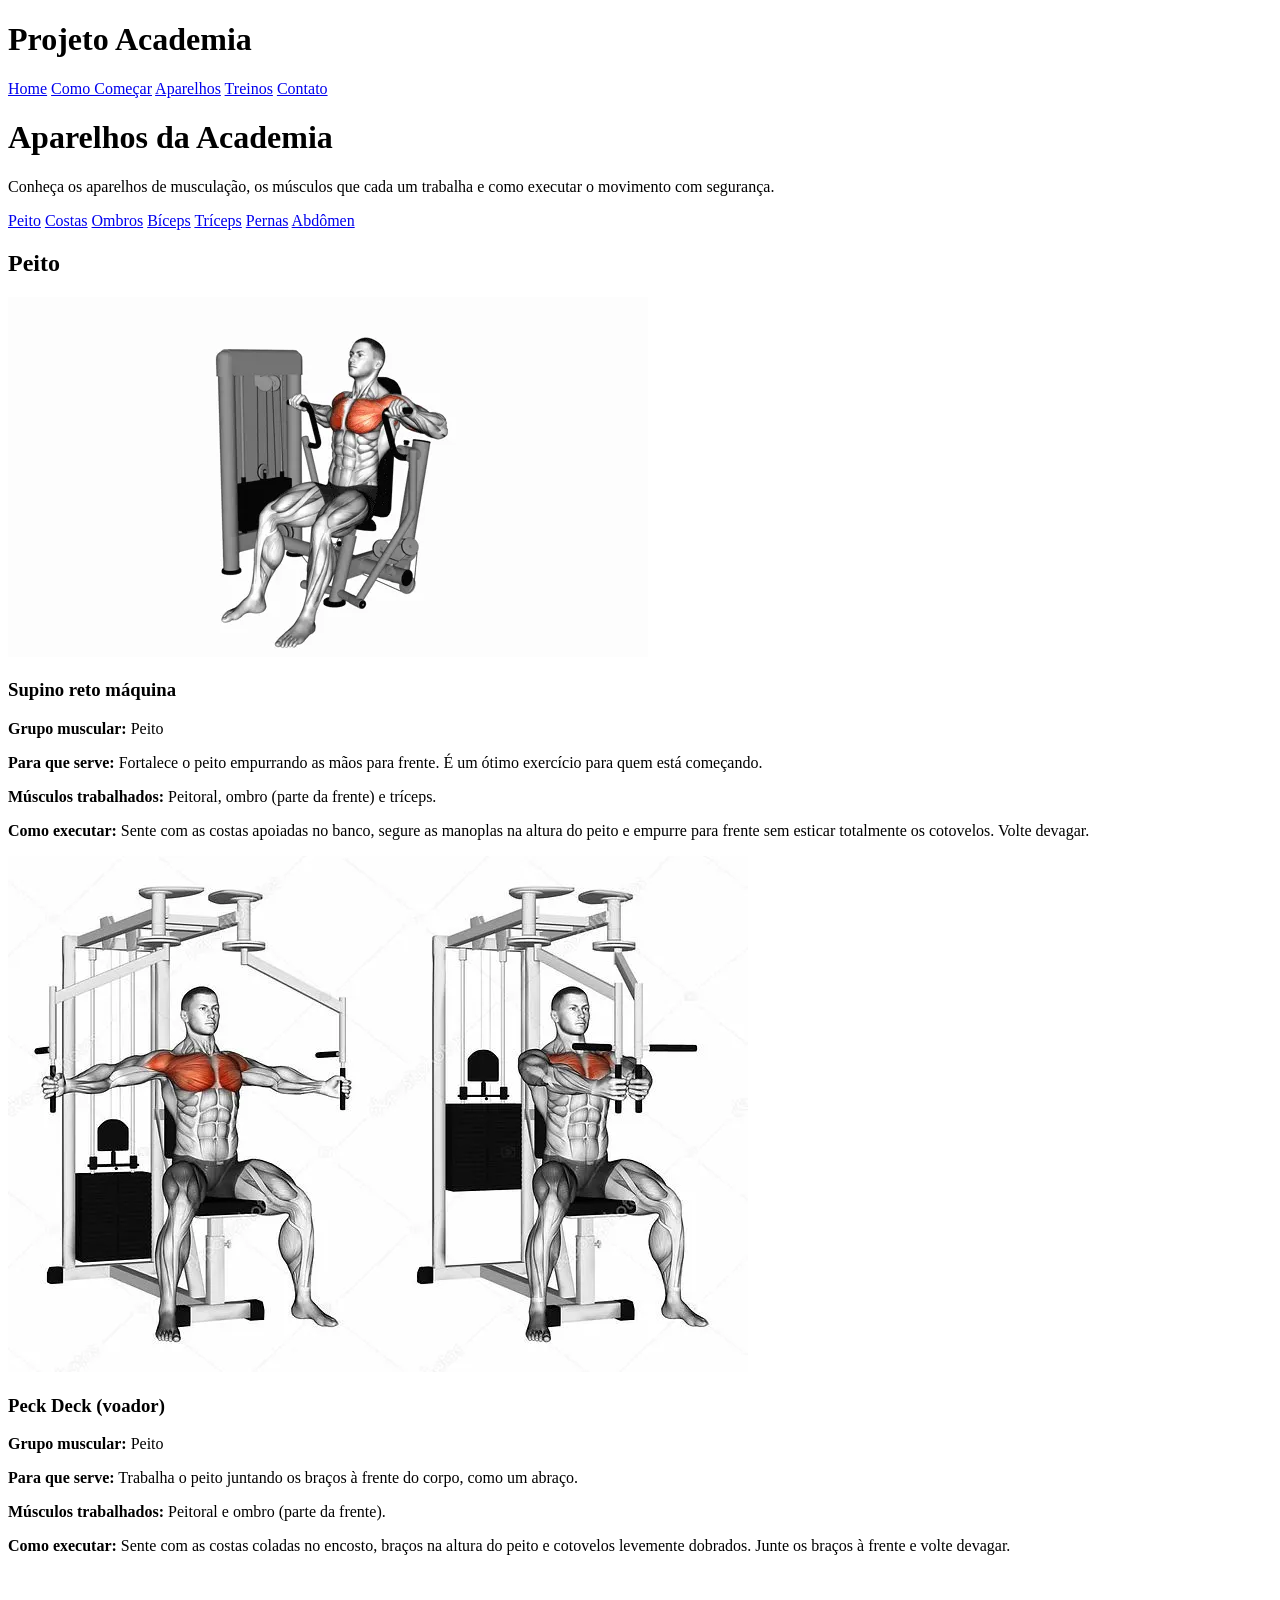
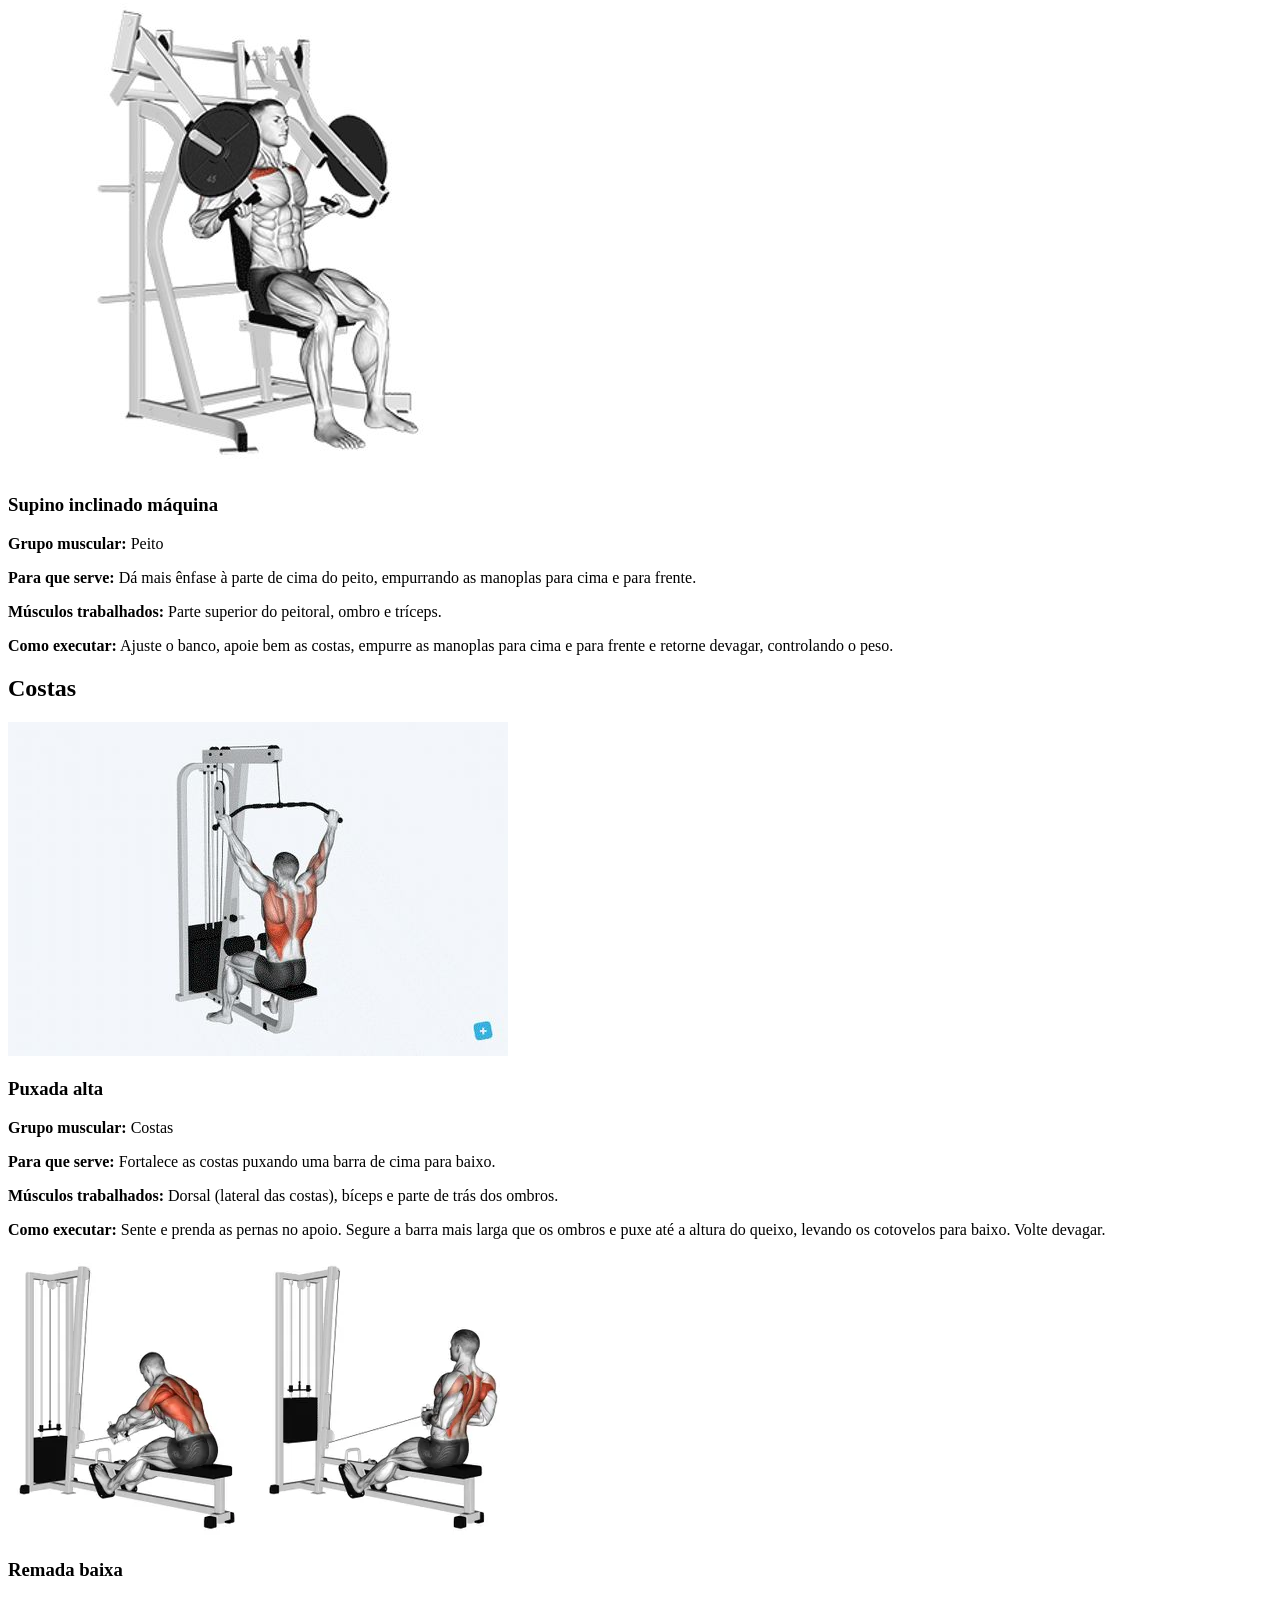
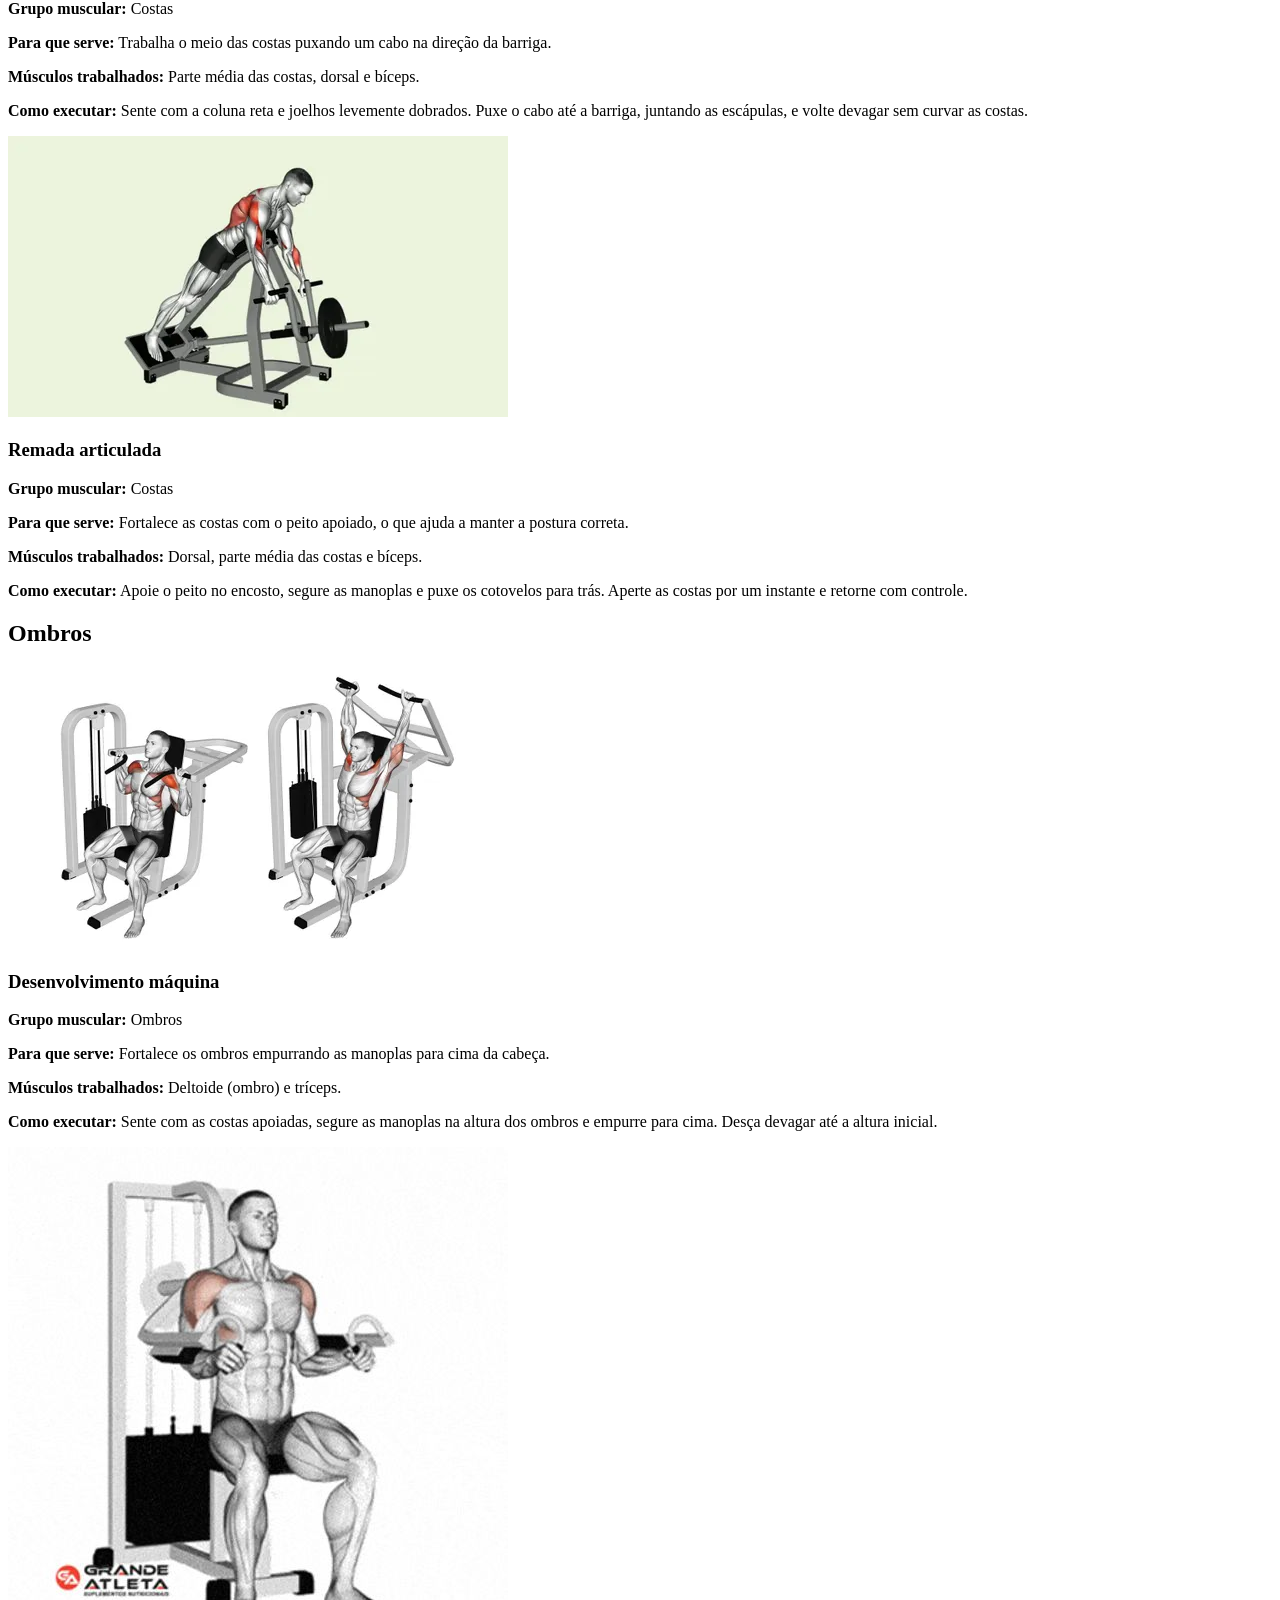
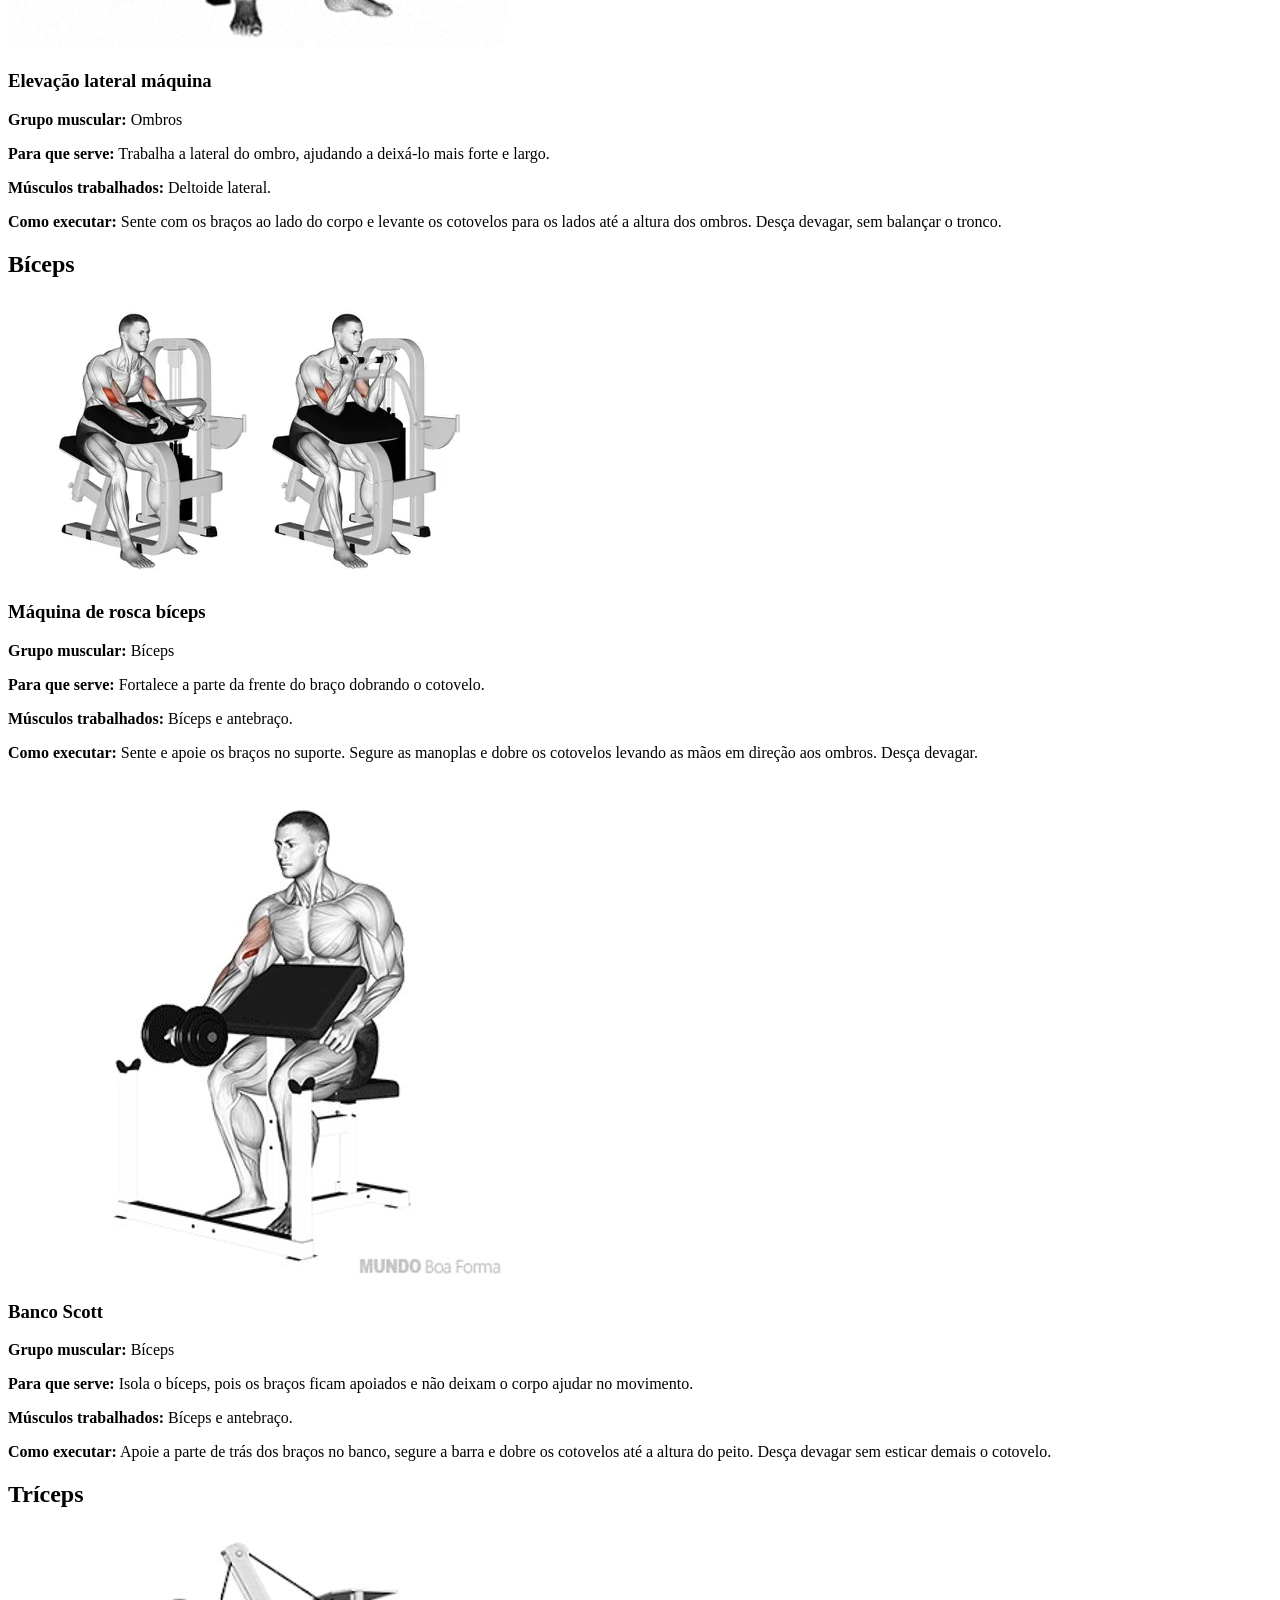
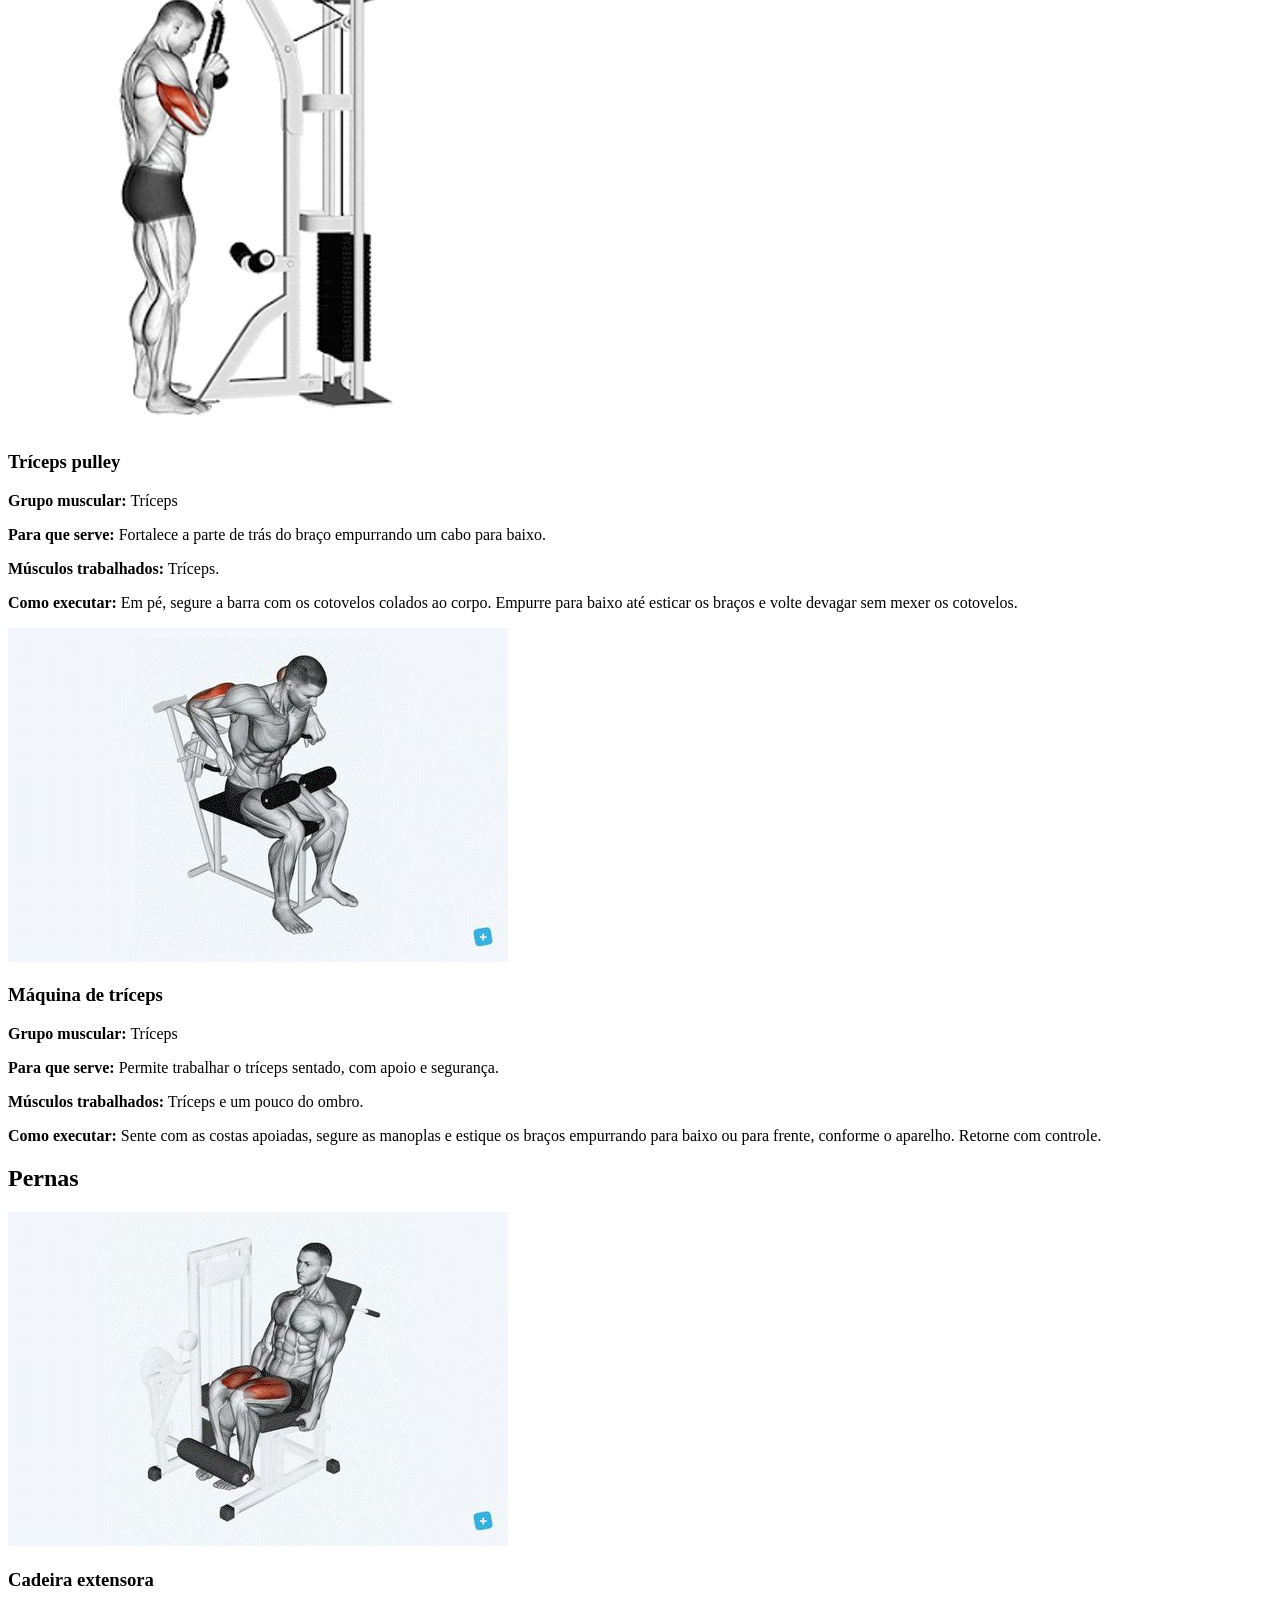
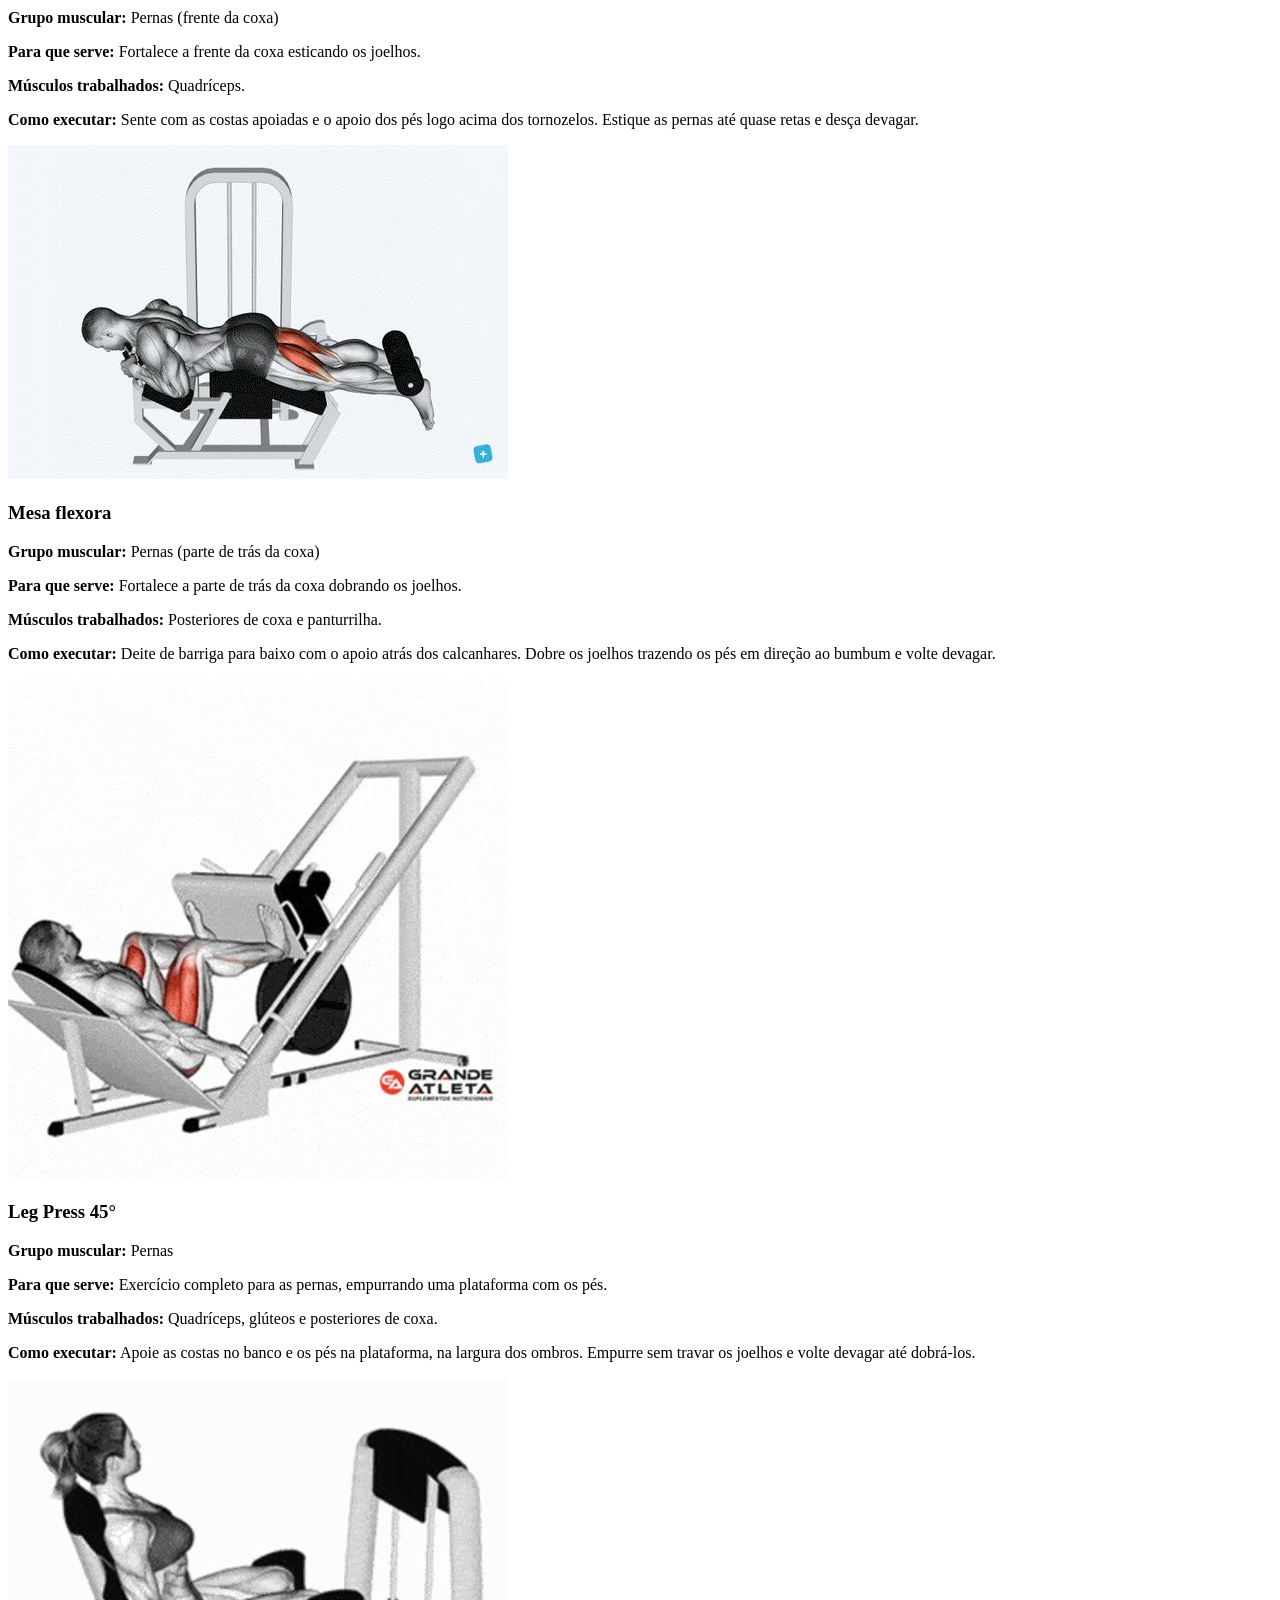
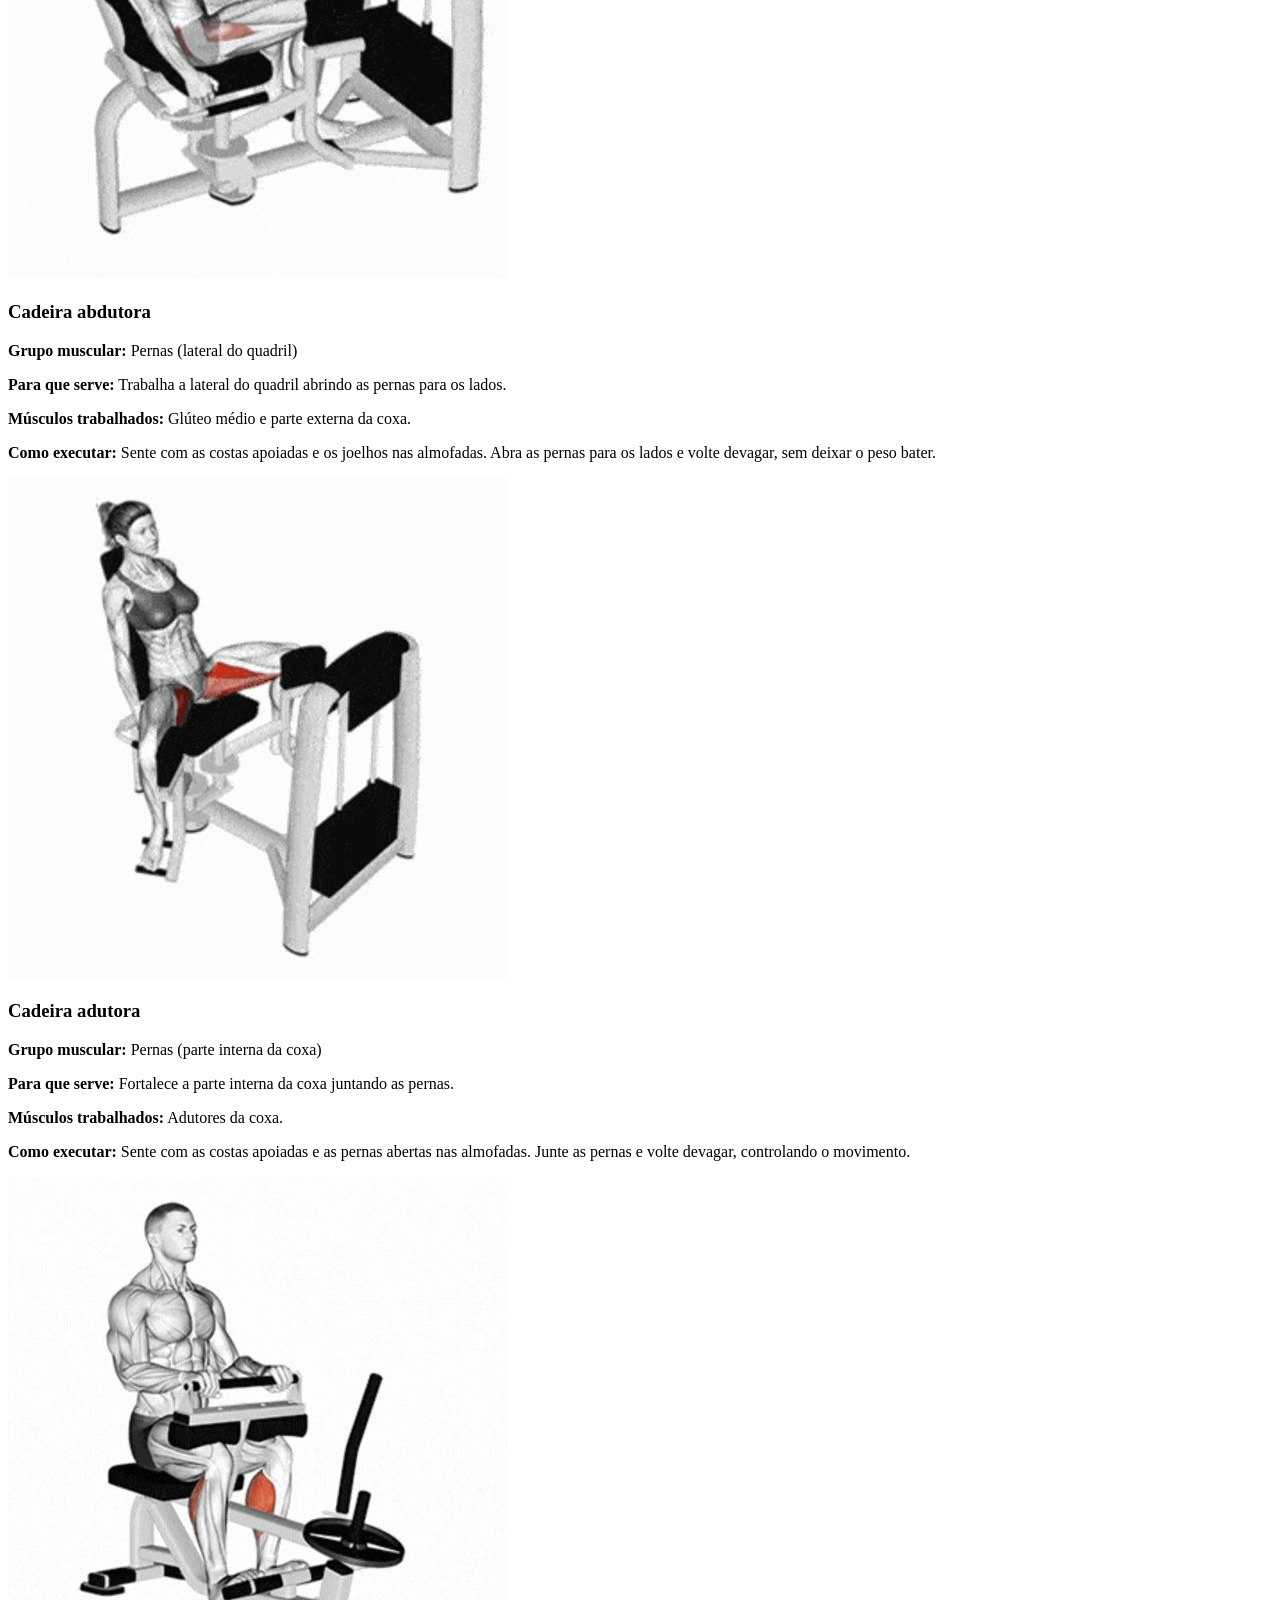
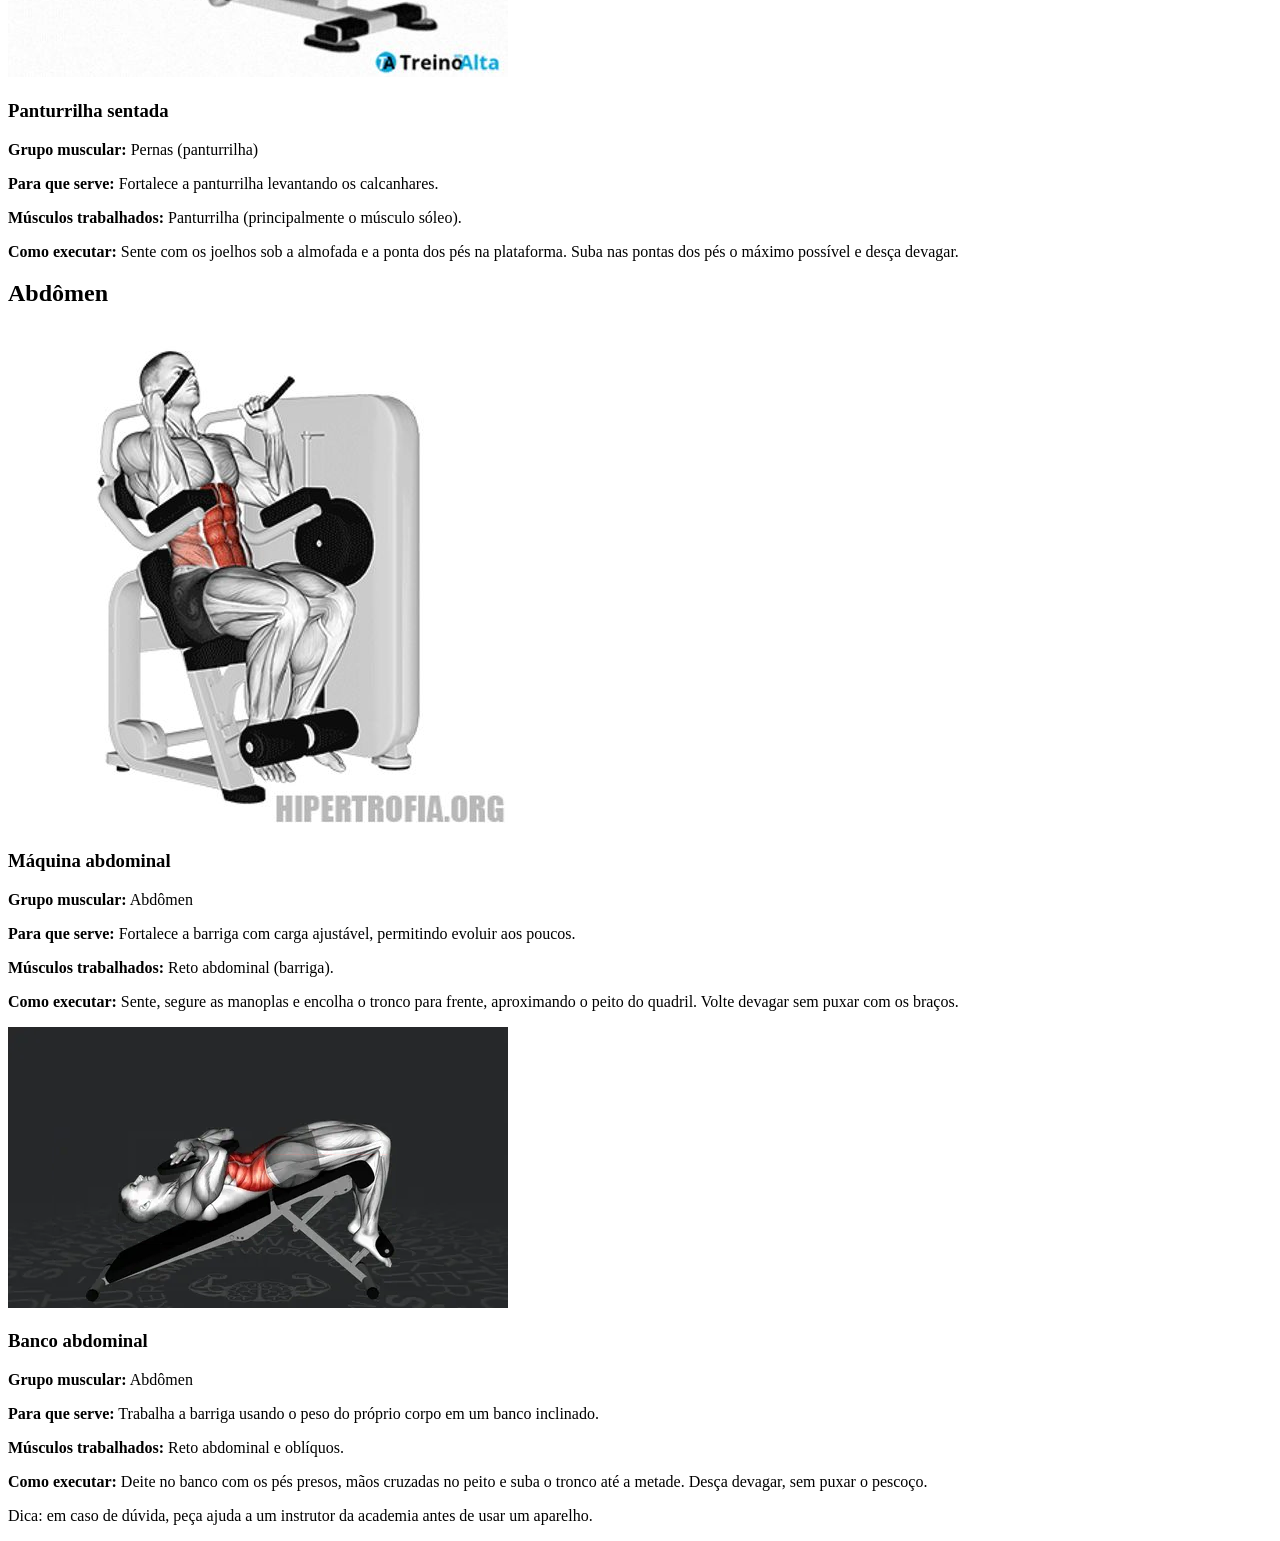
==== html/aparelhos.html @ 5451c98a "pagaparelhos" ====
<!DOCTYPE html>
<html lang="pt-BR">
<head>
    <meta charset="UTF-8">
    <meta name="viewport" content="width=device-width, initial-scale=1.0">
    <title>Aparelhos da Academia</title>
    <link rel="stylesheet" href="aparelhos.css">
</head>
<body>

  <header>
        <h1>Projeto Academia</h1>
        <nav>
          <a href="../index.html">Home</a>
            <a href="Guia de Iniciaçao.html">Como Começar</a>
            <a href="../html/aparelhos.html">Aparelhos</a>
            <a href="exercicios.html">Treinos</a>
            <a href="contato.html">Contato</a>
        
        </nav>
    </header>

    <header>
        <h1>Aparelhos da Academia</h1>
        <p>Conheça os aparelhos de musculação, os músculos que cada um trabalha e como executar o movimento com segurança.</p>
    </header>

    <nav>
        <a href="#peito">Peito</a>
        <a href="#costas">Costas</a>
        <a href="#ombros">Ombros</a>
        <a href="#biceps">Bíceps</a>
        <a href="#triceps">Tríceps</a>
        <a href="#pernas">Pernas</a>
        <a href="#abdomen">Abdômen</a>
    </nav>

    <main>

        <section id="peito">
            <h2>Peito</h2>

            <article>
                <img src="../image/supinreto na maquina.webp" alt="Aparelho de supino reto na máquina">
                <h3>Supino reto máquina</h3>
                <p><strong>Grupo muscular:</strong> Peito</p>
                <p><strong>Para que serve:</strong> Fortalece o peito empurrando as mãos para frente. É um ótimo exercício para quem está começando.</p>
                <p><strong>Músculos trabalhados:</strong> Peitoral, ombro (parte da frente) e tríceps.</p>
                <p><strong>Como executar:</strong> Sente com as costas apoiadas no banco, segure as manoplas na altura do peito e empurre para frente sem esticar totalmente os cotovelos. Volte devagar.</p>
            </article>

            <article>
                <img src="../image/peck deck.webp" alt="Aparelho Peck Deck, também chamado de voador">
                <h3>Peck Deck (voador)</h3>
                <p><strong>Grupo muscular:</strong> Peito</p>
                <p><strong>Para que serve:</strong> Trabalha o peito juntando os braços à frente do corpo, como um abraço.</p>
                <p><strong>Músculos trabalhados:</strong> Peitoral e ombro (parte da frente).</p>
                <p><strong>Como executar:</strong> Sente com as costas coladas no encosto, braços na altura do peito e cotovelos levemente dobrados. Junte os braços à frente e volte devagar.</p>
            </article>

            <article>
                <img src="../image/supino inclinado na maquina.jpg" alt="Aparelho de supino inclinado na máquina">
                <h3>Supino inclinado máquina</h3>
                <p><strong>Grupo muscular:</strong> Peito</p>
                <p><strong>Para que serve:</strong> Dá mais ênfase à parte de cima do peito, empurrando as manoplas para cima e para frente.</p>
                <p><strong>Músculos trabalhados:</strong> Parte superior do peitoral, ombro e tríceps.</p>
                <p><strong>Como executar:</strong> Ajuste o banco, apoie bem as costas, empurre as manoplas para cima e para frente e retorne devagar, controlando o peso.</p>
            </article>
        </section>

        <section id="costas">
            <h2>Costas</h2>

            <article>
                <img src="../image/puxada frontal.jpg" alt="Aparelho de puxada alta com barra">
                <h3>Puxada alta</h3>
                <p><strong>Grupo muscular:</strong> Costas</p>
                <p><strong>Para que serve:</strong> Fortalece as costas puxando uma barra de cima para baixo.</p>
                <p><strong>Músculos trabalhados:</strong> Dorsal (lateral das costas), bíceps e parte de trás dos ombros.</p>
                <p><strong>Como executar:</strong> Sente e prenda as pernas no apoio. Segure a barra mais larga que os ombros e puxe até a altura do queixo, levando os cotovelos para baixo. Volte devagar.</p>
            </article>

            <article>
                <img src="../image/remada baixa.webp" alt="Aparelho de remada baixa com cabo">
                <h3>Remada baixa</h3>
                <p><strong>Grupo muscular:</strong> Costas</p>
                <p><strong>Para que serve:</strong> Trabalha o meio das costas puxando um cabo na direção da barriga.</p>
                <p><strong>Músculos trabalhados:</strong> Parte média das costas, dorsal e bíceps.</p>
                <p><strong>Como executar:</strong> Sente com a coluna reta e joelhos levemente dobrados. Puxe o cabo até a barriga, juntando as escápulas, e volte devagar sem curvar as costas.</p>
            </article>

            <article>
                <img src="../image/remada articulada.webp" alt="Aparelho de remada articulada com apoio para o peito">
                <h3>Remada articulada</h3>
                <p><strong>Grupo muscular:</strong> Costas</p>
                <p><strong>Para que serve:</strong> Fortalece as costas com o peito apoiado, o que ajuda a manter a postura correta.</p>
                <p><strong>Músculos trabalhados:</strong> Dorsal, parte média das costas e bíceps.</p>
                <p><strong>Como executar:</strong> Apoie o peito no encosto, segure as manoplas e puxe os cotovelos para trás. Aperte as costas por um instante e retorne com controle.</p>
            </article>
        </section>

        <section id="ombros">
            <h2>Ombros</h2>

            <article>
                <img src="../image/machine shoulder press.webp" alt="Aparelho de desenvolvimento para ombros">
                <h3>Desenvolvimento máquina</h3>
                <p><strong>Grupo muscular:</strong> Ombros</p>
                <p><strong>Para que serve:</strong> Fortalece os ombros empurrando as manoplas para cima da cabeça.</p>
                <p><strong>Músculos trabalhados:</strong> Deltoide (ombro) e tríceps.</p>
                <p><strong>Como executar:</strong> Sente com as costas apoiadas, segure as manoplas na altura dos ombros e empurre para cima. Desça devagar até a altura inicial.</p>
            </article>

            <article>
                <img src="../image/elevacao lateral na maquina.jpg" alt="Aparelho de elevação lateral para ombros">
                <h3>Elevação lateral máquina</h3>
                <p><strong>Grupo muscular:</strong> Ombros</p>
                <p><strong>Para que serve:</strong> Trabalha a lateral do ombro, ajudando a deixá-lo mais forte e largo.</p>
                <p><strong>Músculos trabalhados:</strong> Deltoide lateral.</p>
                <p><strong>Como executar:</strong> Sente com os braços ao lado do corpo e levante os cotovelos para os lados até a altura dos ombros. Desça devagar, sem balançar o tronco.</p>
            </article>
        </section>

        <section id="biceps">
            <h2>Bíceps</h2>

            <article>
                <img src="../image/maquina de rosca biceps.webp" alt="Máquina de rosca para bíceps">
                <h3>Máquina de rosca bíceps</h3>
                <p><strong>Grupo muscular:</strong> Bíceps</p>
                <p><strong>Para que serve:</strong> Fortalece a parte da frente do braço dobrando o cotovelo.</p>
                <p><strong>Músculos trabalhados:</strong> Bíceps e antebraço.</p>
                <p><strong>Como executar:</strong> Sente e apoie os braços no suporte. Segure as manoplas e dobre os cotovelos levando as mãos em direção aos ombros. Desça devagar.</p>
            </article>

            <article>
                <img src="../image/Rosca Scott com halteres.jpg" alt="Banco Scott para rosca de bíceps">
                <h3>Banco Scott</h3>
                <p><strong>Grupo muscular:</strong> Bíceps</p>
                <p><strong>Para que serve:</strong> Isola o bíceps, pois os braços ficam apoiados e não deixam o corpo ajudar no movimento.</p>
                <p><strong>Músculos trabalhados:</strong> Bíceps e antebraço.</p>
                <p><strong>Como executar:</strong> Apoie a parte de trás dos braços no banco, segure a barra e dobre os cotovelos até a altura do peito. Desça devagar sem esticar demais o cotovelo.</p>
            </article>
        </section>

        <section id="triceps">
            <h2>Tríceps</h2>

            <article>
                <img src="../image/triceps pulley.jpg" alt="Aparelho de tríceps pulley com cabo">
                <h3>Tríceps pulley</h3>
                <p><strong>Grupo muscular:</strong> Tríceps</p>
                <p><strong>Para que serve:</strong> Fortalece a parte de trás do braço empurrando um cabo para baixo.</p>
                <p><strong>Músculos trabalhados:</strong> Tríceps.</p>
                <p><strong>Como executar:</strong> Em pé, segure a barra com os cotovelos colados ao corpo. Empurre para baixo até esticar os braços e volte devagar sem mexer os cotovelos.</p>
            </article>

            <article>
                <img src="../image/treino de triceps em.jpg" alt="Máquina de tríceps sentada">
                <h3>Máquina de tríceps</h3>
                <p><strong>Grupo muscular:</strong> Tríceps</p>
                <p><strong>Para que serve:</strong> Permite trabalhar o tríceps sentado, com apoio e segurança.</p>
                <p><strong>Músculos trabalhados:</strong> Tríceps e um pouco do ombro.</p>
                <p><strong>Como executar:</strong> Sente com as costas apoiadas, segure as manoplas e estique os braços empurrando para baixo ou para frente, conforme o aparelho. Retorne com controle.</p>
            </article>
        </section>

        <section id="pernas">
            <h2>Pernas</h2>

            <article>
                <img src="../image/cadeira extensora.jpg" alt="Cadeira extensora para as coxas">
                <h3>Cadeira extensora</h3>
                <p><strong>Grupo muscular:</strong> Pernas (frente da coxa)</p>
                <p><strong>Para que serve:</strong> Fortalece a frente da coxa esticando os joelhos.</p>
                <p><strong>Músculos trabalhados:</strong> Quadríceps.</p>
                <p><strong>Como executar:</strong> Sente com as costas apoiadas e o apoio dos pés logo acima dos tornozelos. Estique as pernas até quase retas e desça devagar.</p>
            </article>

            <article>
                <img src="../image/mesa flexora.jpg" alt="Mesa flexora para a parte de trás da coxa">
                <h3>Mesa flexora</h3>
                <p><strong>Grupo muscular:</strong> Pernas (parte de trás da coxa)</p>
                <p><strong>Para que serve:</strong> Fortalece a parte de trás da coxa dobrando os joelhos.</p>
                <p><strong>Músculos trabalhados:</strong> Posteriores de coxa e panturrilha.</p>
                <p><strong>Como executar:</strong> Deite de barriga para baixo com o apoio atrás dos calcanhares. Dobre os joelhos trazendo os pés em direção ao bumbum e volte devagar.</p>
            </article>

            <article>
                <img src="../image/leg press 45°.jpg" alt="Aparelho Leg Press 45 graus">
                <h3>Leg Press 45°</h3>
                <p><strong>Grupo muscular:</strong> Pernas</p>
                <p><strong>Para que serve:</strong> Exercício completo para as pernas, empurrando uma plataforma com os pés.</p>
                <p><strong>Músculos trabalhados:</strong> Quadríceps, glúteos e posteriores de coxa.</p>
                <p><strong>Como executar:</strong> Apoie as costas no banco e os pés na plataforma, na largura dos ombros. Empurre sem travar os joelhos e volte devagar até dobrá-los.</p>
            </article>

            <article>
                <img src="../image/abdutora.jpg" alt="Cadeira abdutora para a lateral do quadril">
                <h3>Cadeira abdutora</h3>
                <p><strong>Grupo muscular:</strong> Pernas (lateral do quadril)</p>
                <p><strong>Para que serve:</strong> Trabalha a lateral do quadril abrindo as pernas para os lados.</p>
                <p><strong>Músculos trabalhados:</strong> Glúteo médio e parte externa da coxa.</p>
                <p><strong>Como executar:</strong> Sente com as costas apoiadas e os joelhos nas almofadas. Abra as pernas para os lados e volte devagar, sem deixar o peso bater.</p>
            </article>

            <article>
                <img src="../image/adutores.jpg" alt="Cadeira adutora para a parte interna da coxa">
                <h3>Cadeira adutora</h3>
                <p><strong>Grupo muscular:</strong> Pernas (parte interna da coxa)</p>
                <p><strong>Para que serve:</strong> Fortalece a parte interna da coxa juntando as pernas.</p>
                <p><strong>Músculos trabalhados:</strong> Adutores da coxa.</p>
                <p><strong>Como executar:</strong> Sente com as costas apoiadas e as pernas abertas nas almofadas. Junte as pernas e volte devagar, controlando o movimento.</p>
            </article>

            <article>
                <img src="../image/Panturrilha Sentado Maquina.jpg" alt="Aparelho de panturrilha sentada">
                <h3>Panturrilha sentada</h3>
                <p><strong>Grupo muscular:</strong> Pernas (panturrilha)</p>
                <p><strong>Para que serve:</strong> Fortalece a panturrilha levantando os calcanhares.</p>
                <p><strong>Músculos trabalhados:</strong> Panturrilha (principalmente o músculo sóleo).</p>
                <p><strong>Como executar:</strong> Sente com os joelhos sob a almofada e a ponta dos pés na plataforma. Suba nas pontas dos pés o máximo possível e desça devagar.</p>
            </article>
        </section>

        <section id="abdomen">
            <h2>Abdômen</h2>

            <article>
                <img src="../image/abdominal maquina.jpg" alt="Máquina abdominal sentada">
                <h3>Máquina abdominal</h3>
                <p><strong>Grupo muscular:</strong> Abdômen</p>
                <p><strong>Para que serve:</strong> Fortalece a barriga com carga ajustável, permitindo evoluir aos poucos.</p>
                <p><strong>Músculos trabalhados:</strong> Reto abdominal (barriga).</p>
                <p><strong>Como executar:</strong> Sente, segure as manoplas e encolha o tronco para frente, aproximando o peito do quadril. Volte devagar sem puxar com os braços.</p>
            </article>

            <article>
                <img src="../image/abdominal inclinado.webp" alt="Banco abdominal inclinado">
                <h3>Banco abdominal</h3>
                <p><strong>Grupo muscular:</strong> Abdômen</p>
                <p><strong>Para que serve:</strong> Trabalha a barriga usando o peso do próprio corpo em um banco inclinado.</p>
                <p><strong>Músculos trabalhados:</strong> Reto abdominal e oblíquos.</p>
                <p><strong>Como executar:</strong> Deite no banco com os pés presos, mãos cruzadas no peito e suba o tronco até a metade. Desça devagar, sem puxar o pescoço.</p>
            </article>
        </section>

    </main>

    <footer>
        <p>Dica: em caso de dúvida, peça ajuda a um instrutor da academia antes de usar um aparelho.</p>
    </footer>

</body>
</html>
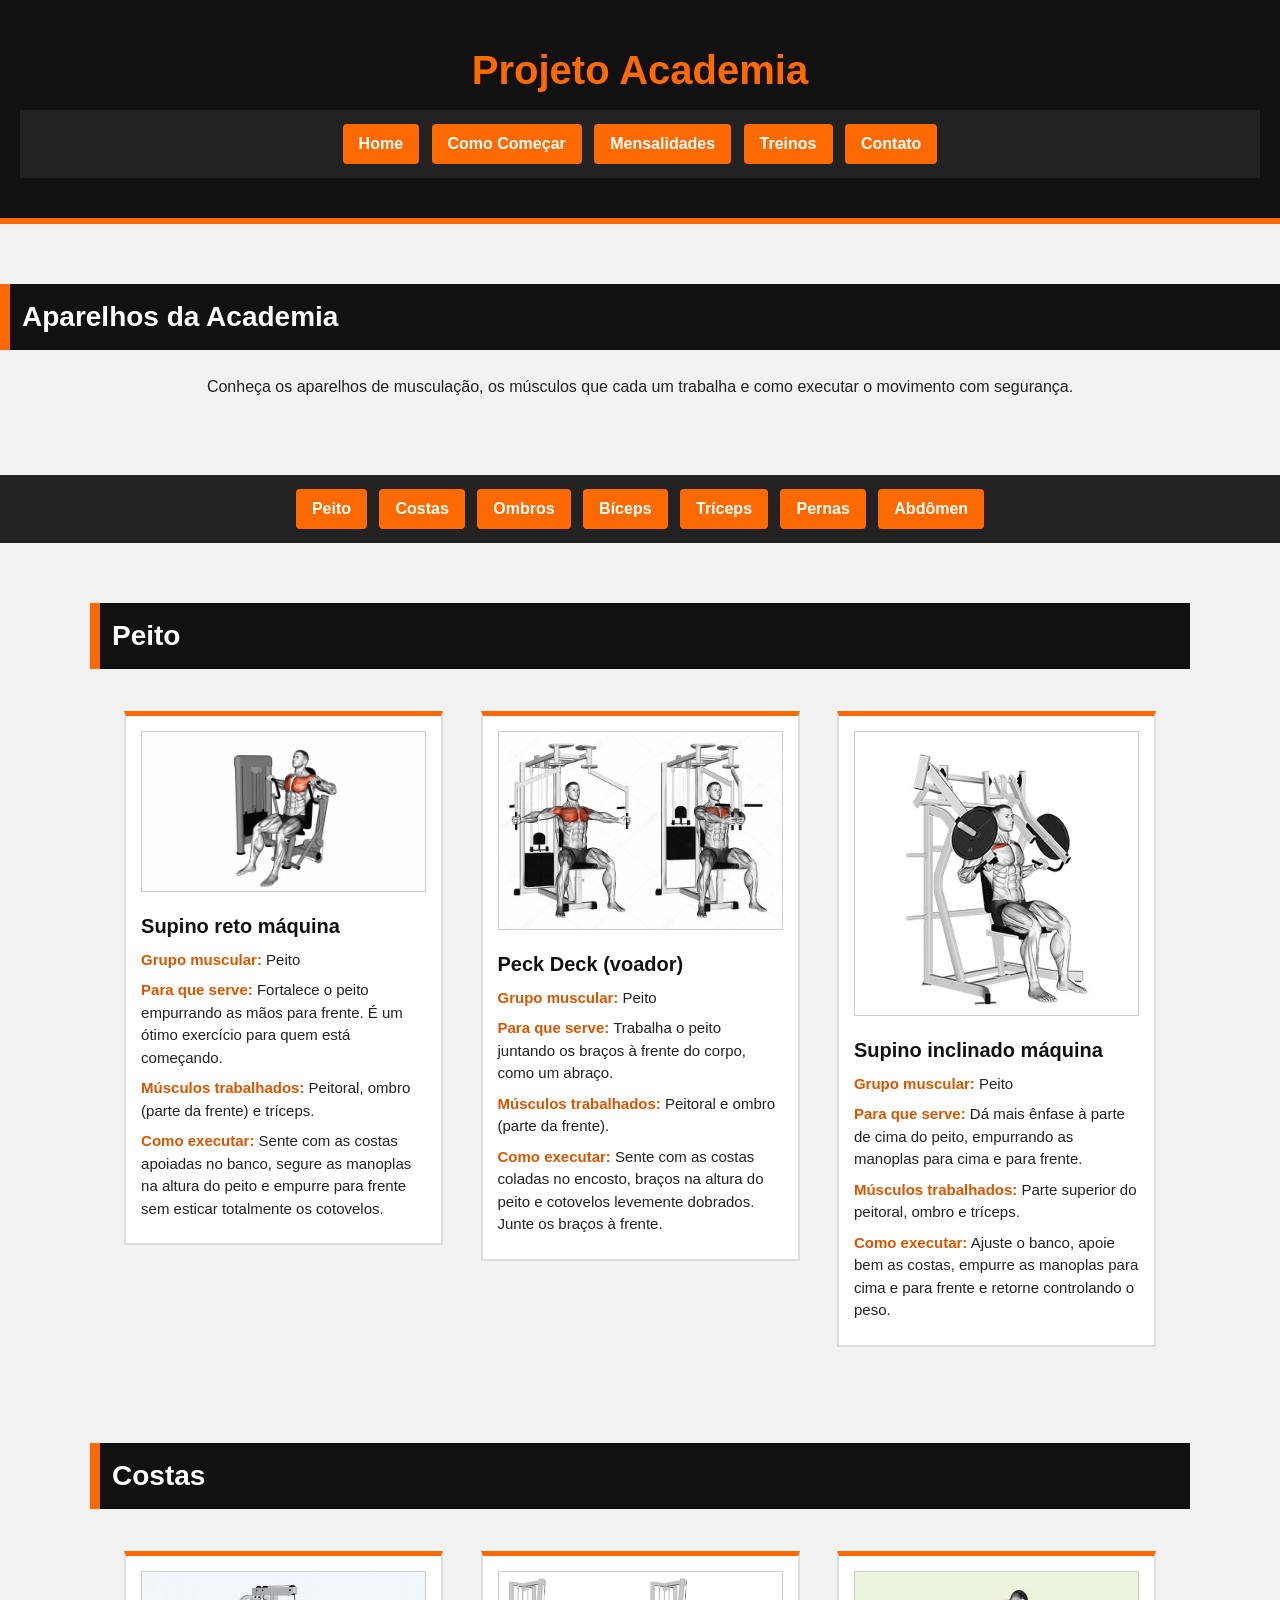
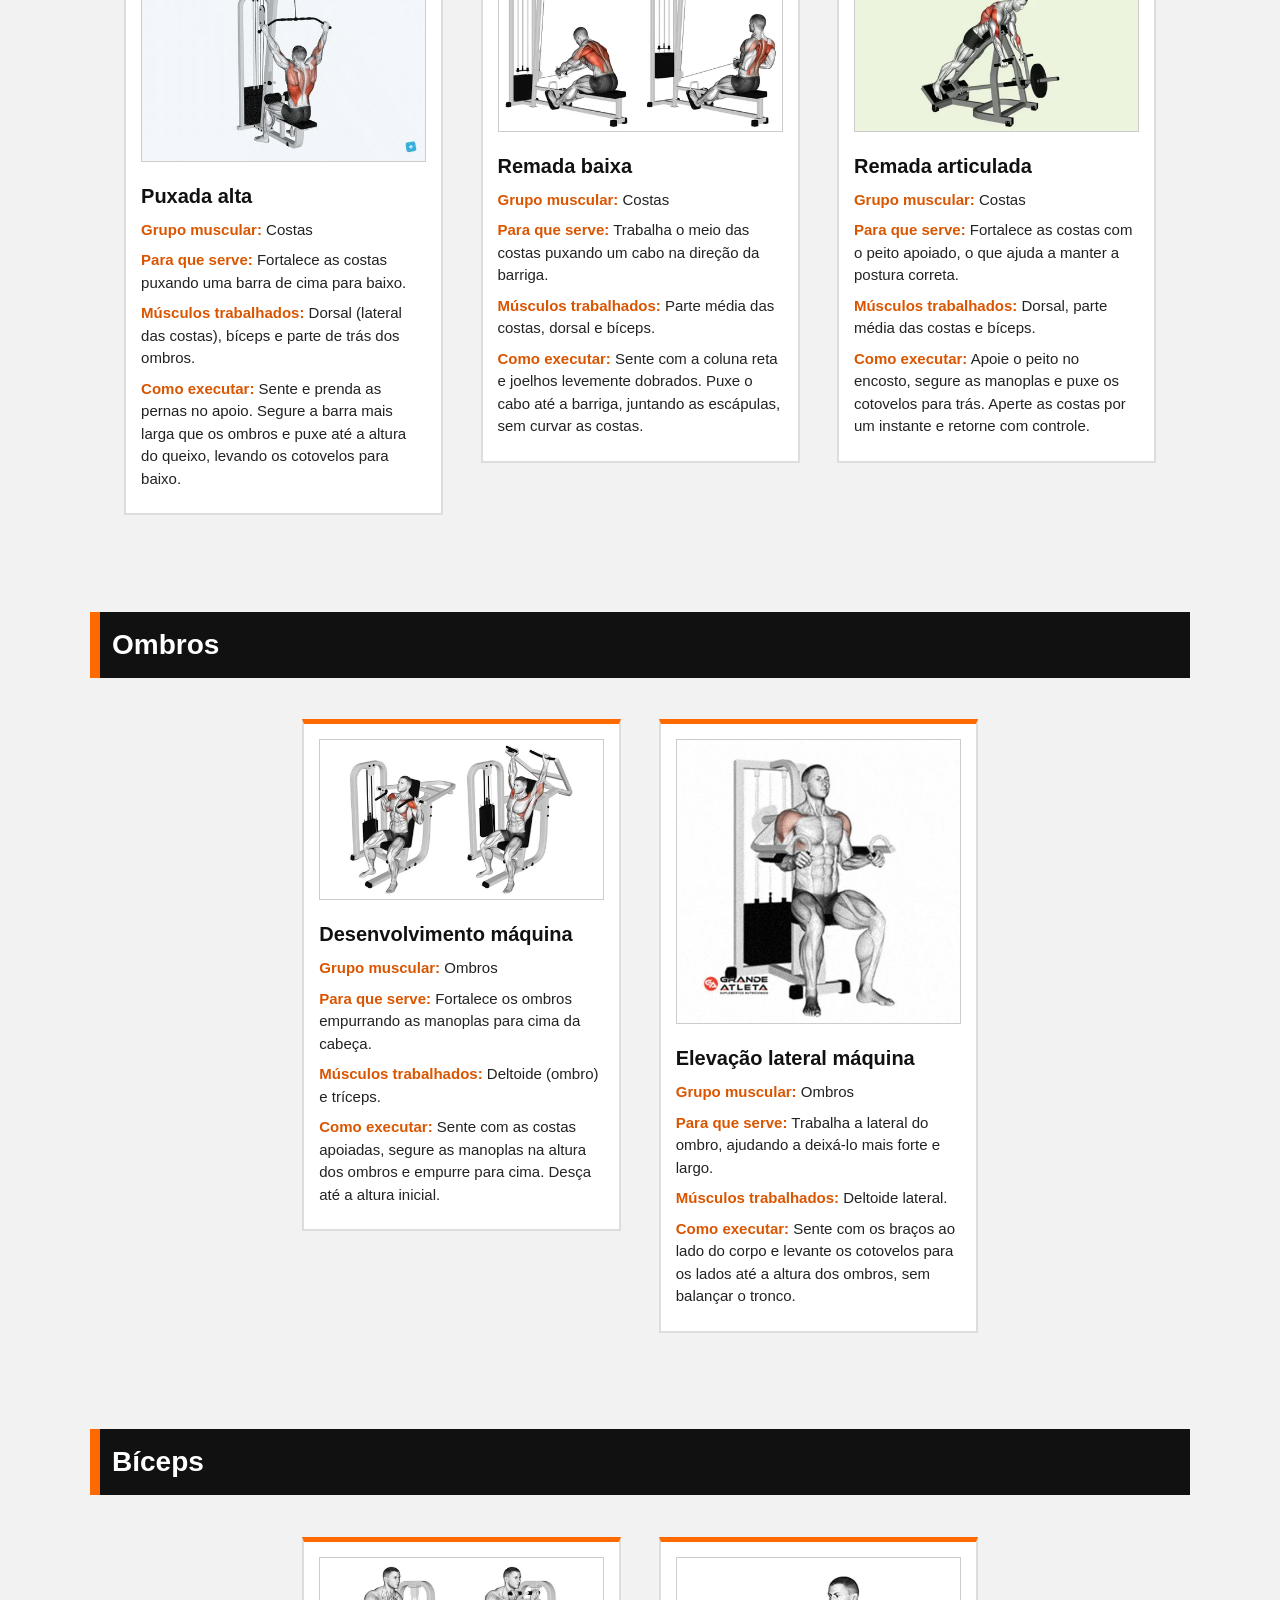
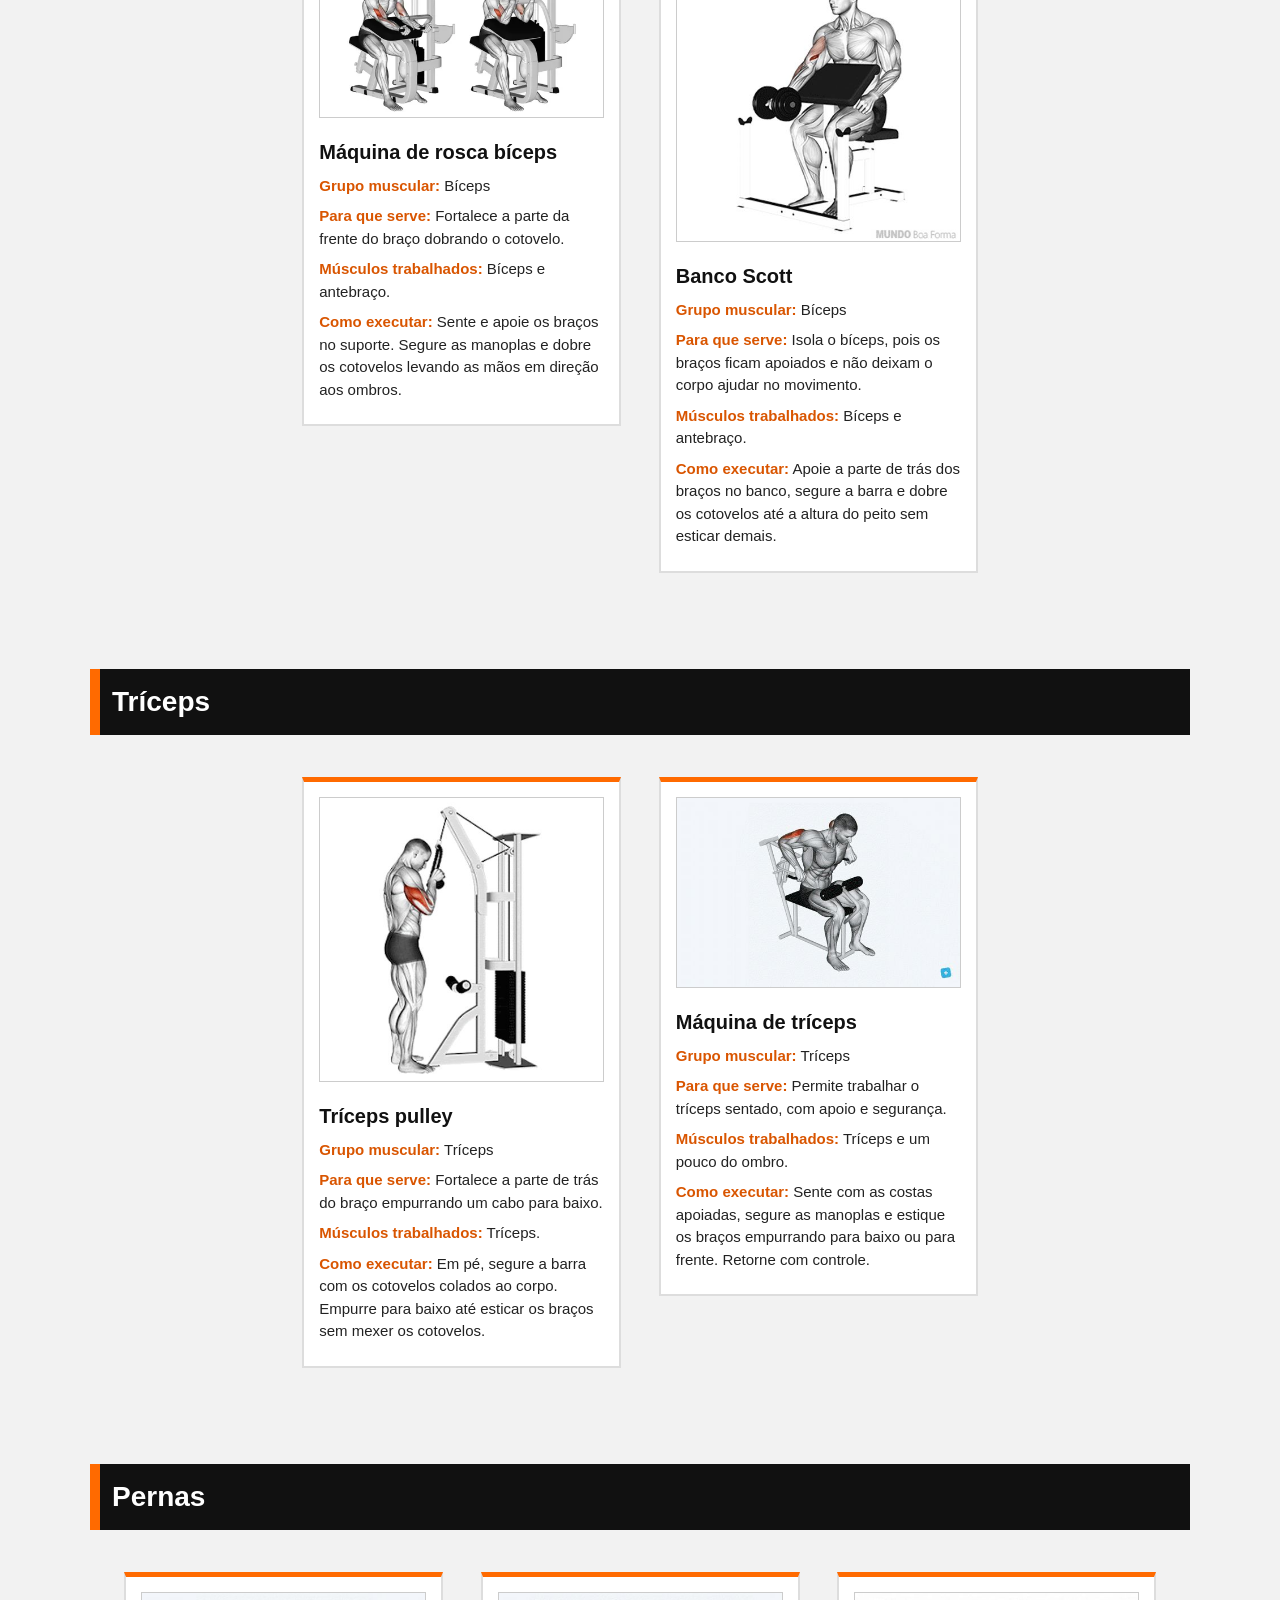
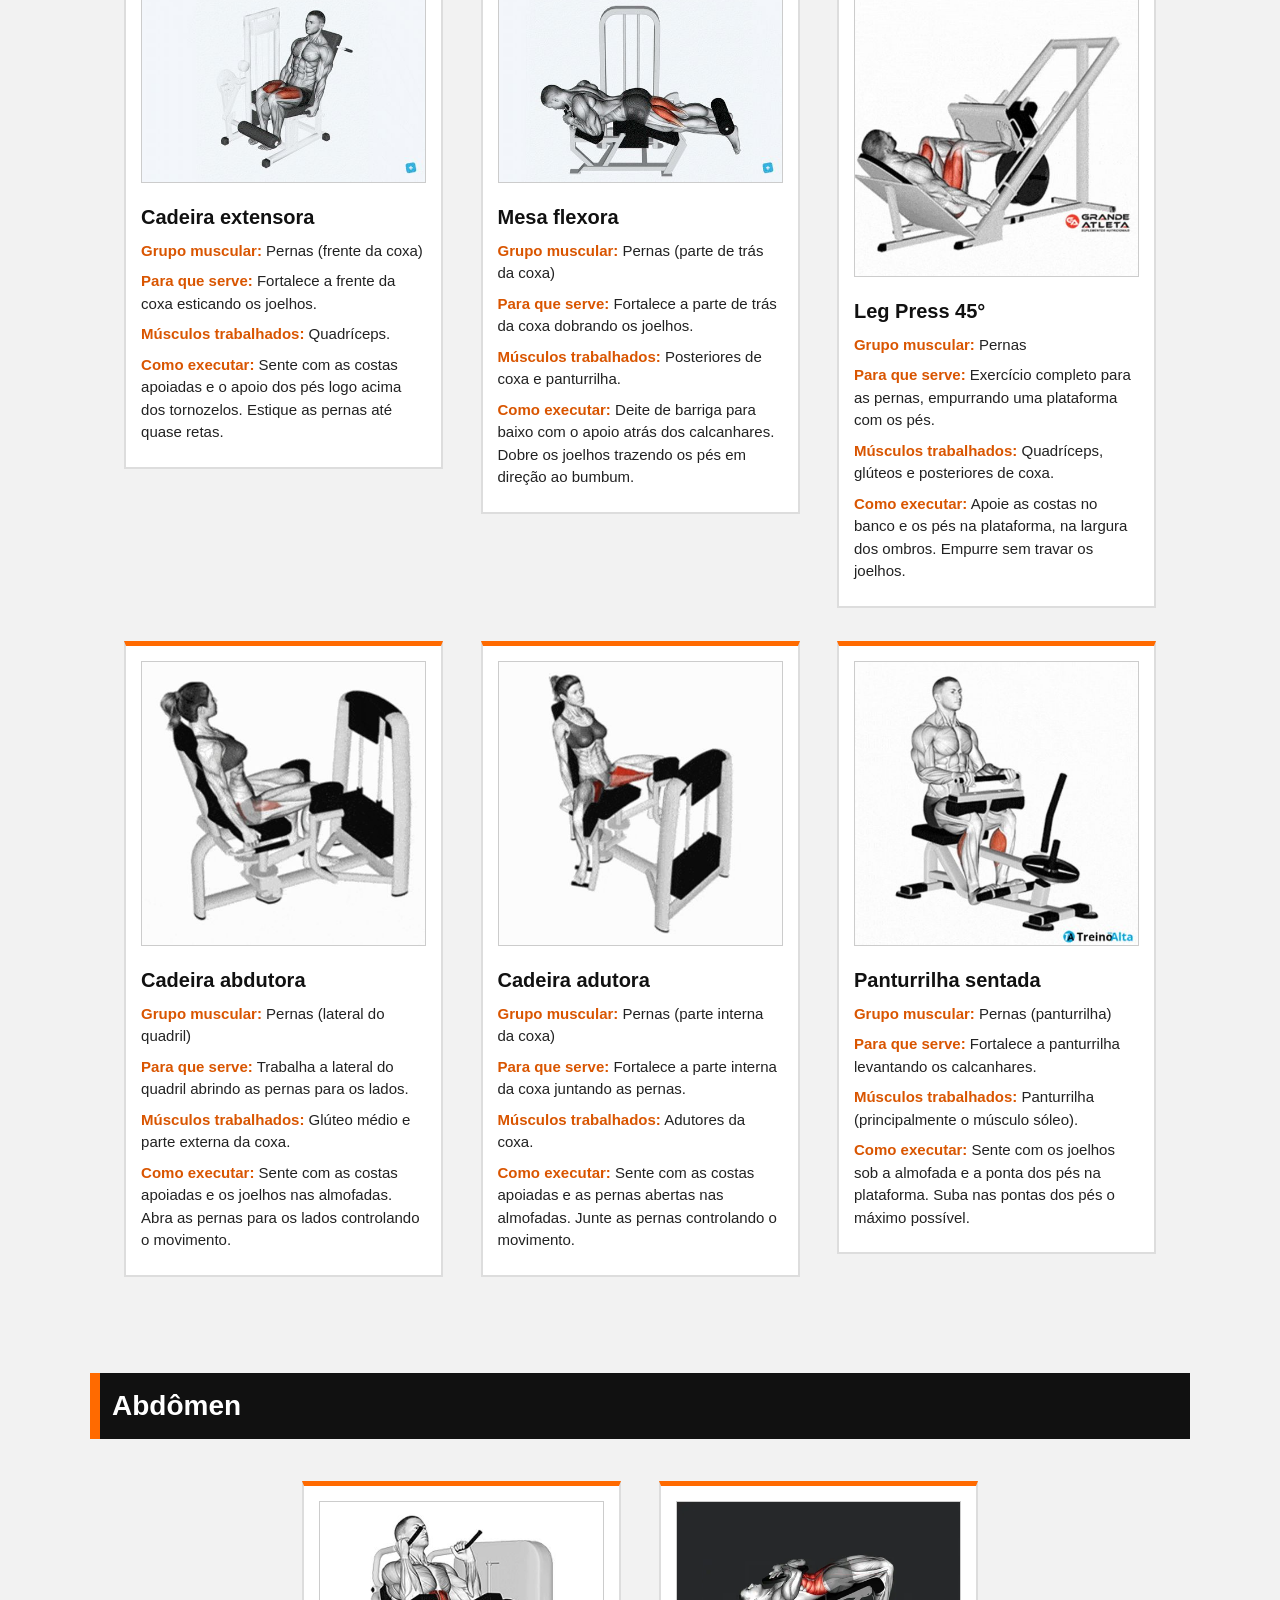
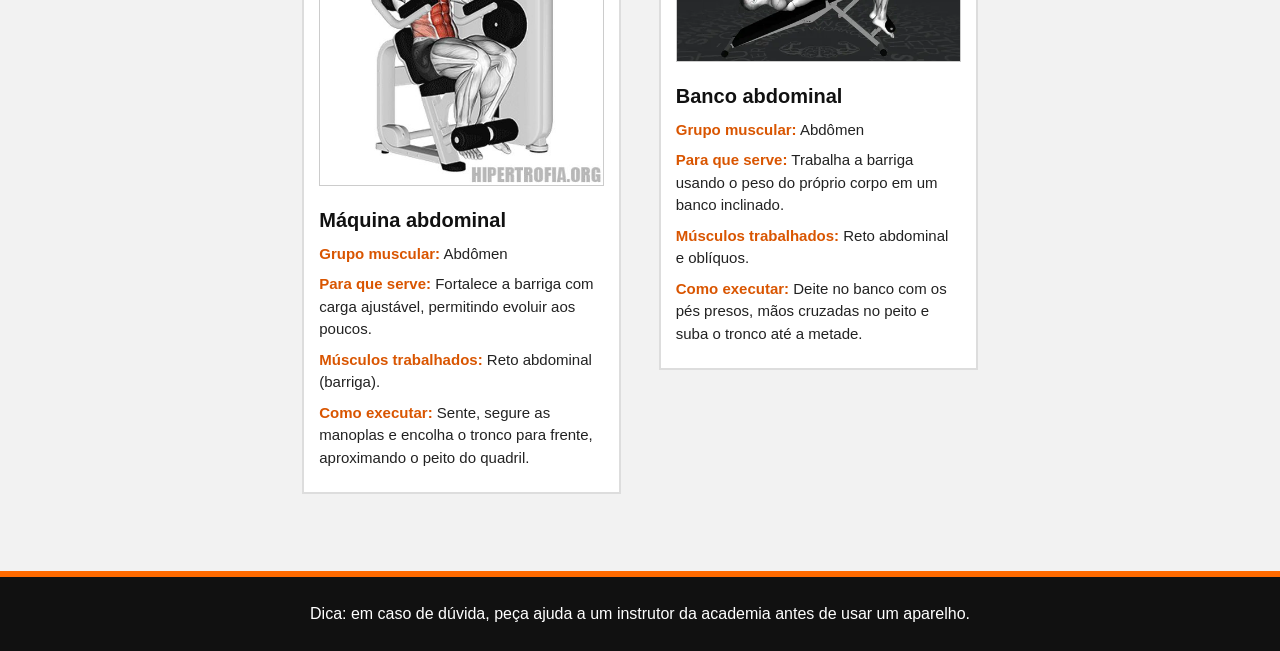
==== commit 204b1dae: "Atualizando HTML" ====
--- a/html/aparelhos.html
+++ b/html/aparelhos.html
@@ -3,27 +3,26 @@
 <head>
     <meta charset="UTF-8">
     <meta name="viewport" content="width=device-width, initial-scale=1.0">
+    <link rel="stylesheet" href="../css/aparelhos.css">
     <title>Aparelhos da Academia</title>
-    <link rel="stylesheet" href="aparelhos.css">
 </head>
 <body>
 
-  <header>
+    <header>
         <h1>Projeto Academia</h1>
         <nav>
-          <a href="../index.html">Home</a>
+            <a href="../index.html">Home</a>
             <a href="Guia de Iniciaçao.html">Como Começar</a>
-            <a href="../html/aparelhos.html">Aparelhos</a>
+            <a href="planos.html">Mensalidades</a> 
             <a href="exercicios.html">Treinos</a>
             <a href="contato.html">Contato</a>
-        
         </nav>
     </header>
 
-    <header>
-        <h1>Aparelhos da Academia</h1>
+    <section class="header">
+        <h2>Aparelhos da Academia</h2>
         <p>Conheça os aparelhos de musculação, os músculos que cada um trabalha e como executar o movimento com segurança.</p>
-    </header>
+    </section>
 
     <nav>
         <a href="#peito">Peito</a>
@@ -35,36 +34,42 @@
         <a href="#abdomen">Abdômen</a>
     </nav>
 
-    <main>
+    <main class="container">
 
         <section id="peito">
             <h2>Peito</h2>
 
             <article>
                 <img src="../image/supinreto na maquina.webp" alt="Aparelho de supino reto na máquina">
-                <h3>Supino reto máquina</h3>
-                <p><strong>Grupo muscular:</strong> Peito</p>
-                <p><strong>Para que serve:</strong> Fortalece o peito empurrando as mãos para frente. É um ótimo exercício para quem está começando.</p>
-                <p><strong>Músculos trabalhados:</strong> Peitoral, ombro (parte da frente) e tríceps.</p>
-                <p><strong>Como executar:</strong> Sente com as costas apoiadas no banco, segure as manoplas na altura do peito e empurre para frente sem esticar totalmente os cotovelos. Volte devagar.</p>
+                <div>
+                    <h3>Supino reto máquina</h3>
+                    <p><strong>Grupo muscular:</strong> Peito</p>
+                    <p><strong>Para que serve:</strong> Fortalece o peito empurrando as mãos para frente. É um ótimo exercício para quem está começando.</p>
+                    <p><strong>Músculos trabalhados:</strong> Peitoral, ombro (parte da frente) e tríceps.</p>
+                    <p><strong>Como executar:</strong> Sente com as costas apoiadas no banco, segure as manoplas na altura do peito e empurre para frente sem esticar totalmente os cotovelos.</p>
+                </div>
             </article>
 
             <article>
                 <img src="../image/peck deck.webp" alt="Aparelho Peck Deck, também chamado de voador">
-                <h3>Peck Deck (voador)</h3>
-                <p><strong>Grupo muscular:</strong> Peito</p>
-                <p><strong>Para que serve:</strong> Trabalha o peito juntando os braços à frente do corpo, como um abraço.</p>
-                <p><strong>Músculos trabalhados:</strong> Peitoral e ombro (parte da frente).</p>
-                <p><strong>Como executar:</strong> Sente com as costas coladas no encosto, braços na altura do peito e cotovelos levemente dobrados. Junte os braços à frente e volte devagar.</p>
+                <div>
+                    <h3>Peck Deck (voador)</h3>
+                    <p><strong>Grupo muscular:</strong> Peito</p>
+                    <p><strong>Para que serve:</strong> Trabalha o peito juntando os braços à frente do corpo, como um abraço.</p>
+                    <p><strong>Músculos trabalhados:</strong> Peitoral e ombro (parte da frente).</p>
+                    <p><strong>Como executar:</strong> Sente com as costas coladas no encosto, braços na altura do peito e cotovelos levemente dobrados. Junte os braços à frente.</p>
+                </div>
             </article>
 
             <article>
                 <img src="../image/supino inclinado na maquina.jpg" alt="Aparelho de supino inclinado na máquina">
-                <h3>Supino inclinado máquina</h3>
-                <p><strong>Grupo muscular:</strong> Peito</p>
-                <p><strong>Para que serve:</strong> Dá mais ênfase à parte de cima do peito, empurrando as manoplas para cima e para frente.</p>
-                <p><strong>Músculos trabalhados:</strong> Parte superior do peitoral, ombro e tríceps.</p>
-                <p><strong>Como executar:</strong> Ajuste o banco, apoie bem as costas, empurre as manoplas para cima e para frente e retorne devagar, controlando o peso.</p>
+                <div>
+                    <h3>Supino inclinado máquina</h3>
+                    <p><strong>Grupo muscular:</strong> Peito</p>
+                    <p><strong>Para que serve:</strong> Dá mais ênfase à parte de cima do peito, empurrando as manoplas para cima e para frente.</p>
+                    <p><strong>Músculos trabalhados:</strong> Parte superior do peitoral, ombro e tríceps.</p>
+                    <p><strong>Como executar:</strong> Ajuste o banco, apoie bem as costas, empurre as manoplas para cima e para frente e retorne controlando o peso.</p>
+                </div>
             </article>
         </section>
 
@@ -73,29 +78,35 @@
 
             <article>
                 <img src="../image/puxada frontal.jpg" alt="Aparelho de puxada alta com barra">
-                <h3>Puxada alta</h3>
-                <p><strong>Grupo muscular:</strong> Costas</p>
-                <p><strong>Para que serve:</strong> Fortalece as costas puxando uma barra de cima para baixo.</p>
-                <p><strong>Músculos trabalhados:</strong> Dorsal (lateral das costas), bíceps e parte de trás dos ombros.</p>
-                <p><strong>Como executar:</strong> Sente e prenda as pernas no apoio. Segure a barra mais larga que os ombros e puxe até a altura do queixo, levando os cotovelos para baixo. Volte devagar.</p>
+                <div>
+                    <h3>Puxada alta</h3>
+                    <p><strong>Grupo muscular:</strong> Costas</p>
+                    <p><strong>Para que serve:</strong> Fortalece as costas puxando uma barra de cima para baixo.</p>
+                    <p><strong>Músculos trabalhados:</strong> Dorsal (lateral das costas), bíceps e parte de trás dos ombros.</p>
+                    <p><strong>Como executar:</strong> Sente e prenda as pernas no apoio. Segure a barra mais larga que os ombros e puxe até a altura do queixo, levando os cotovelos para baixo.</p>
+                </div>
             </article>
 
             <article>
                 <img src="../image/remada baixa.webp" alt="Aparelho de remada baixa com cabo">
-                <h3>Remada baixa</h3>
-                <p><strong>Grupo muscular:</strong> Costas</p>
-                <p><strong>Para que serve:</strong> Trabalha o meio das costas puxando um cabo na direção da barriga.</p>
-                <p><strong>Músculos trabalhados:</strong> Parte média das costas, dorsal e bíceps.</p>
-                <p><strong>Como executar:</strong> Sente com a coluna reta e joelhos levemente dobrados. Puxe o cabo até a barriga, juntando as escápulas, e volte devagar sem curvar as costas.</p>
+                <div>
+                    <h3>Remada baixa</h3>
+                    <p><strong>Grupo muscular:</strong> Costas</p>
+                    <p><strong>Para que serve:</strong> Trabalha o meio das costas puxando um cabo na direção da barriga.</p>
+                    <p><strong>Músculos trabalhados:</strong> Parte média das costas, dorsal e bíceps.</p>
+                    <p><strong>Como executar:</strong> Sente com a coluna reta e joelhos levemente dobrados. Puxe o cabo até a barriga, juntando as escápulas, sem curvar as costas.</p>
+                </div>
             </article>
 
             <article>
                 <img src="../image/remada articulada.webp" alt="Aparelho de remada articulada com apoio para o peito">
-                <h3>Remada articulada</h3>
-                <p><strong>Grupo muscular:</strong> Costas</p>
-                <p><strong>Para que serve:</strong> Fortalece as costas com o peito apoiado, o que ajuda a manter a postura correta.</p>
-                <p><strong>Músculos trabalhados:</strong> Dorsal, parte média das costas e bíceps.</p>
-                <p><strong>Como executar:</strong> Apoie o peito no encosto, segure as manoplas e puxe os cotovelos para trás. Aperte as costas por um instante e retorne com controle.</p>
+                <div>
+                    <h3>Remada articulada</h3>
+                    <p><strong>Grupo muscular:</strong> Costas</p>
+                    <p><strong>Para que serve:</strong> Fortalece as costas com o peito apoiado, o que ajuda a manter a postura correta.</p>
+                    <p><strong>Músculos trabalhados:</strong> Dorsal, parte média das costas e bíceps.</p>
+                    <p><strong>Como executar:</strong> Apoie o peito no encosto, segure as manoplas e puxe os cotovelos para trás. Aperte as costas por um instante e retorne com controle.</p>
+                </div>
             </article>
         </section>
 
@@ -104,20 +115,24 @@
 
             <article>
                 <img src="../image/machine shoulder press.webp" alt="Aparelho de desenvolvimento para ombros">
-                <h3>Desenvolvimento máquina</h3>
-                <p><strong>Grupo muscular:</strong> Ombros</p>
-                <p><strong>Para que serve:</strong> Fortalece os ombros empurrando as manoplas para cima da cabeça.</p>
-                <p><strong>Músculos trabalhados:</strong> Deltoide (ombro) e tríceps.</p>
-                <p><strong>Como executar:</strong> Sente com as costas apoiadas, segure as manoplas na altura dos ombros e empurre para cima. Desça devagar até a altura inicial.</p>
+                <div>
+                    <h3>Desenvolvimento máquina</h3>
+                    <p><strong>Grupo muscular:</strong> Ombros</p>
+                    <p><strong>Para que serve:</strong> Fortalece os ombros empurrando as manoplas para cima da cabeça.</p>
+                    <p><strong>Músculos trabalhados:</strong> Deltoide (ombro) e tríceps.</p>
+                    <p><strong>Como executar:</strong> Sente com as costas apoiadas, segure as manoplas na altura dos ombros e empurre para cima. Desça até a altura inicial.</p>
+                </div>
             </article>
 
             <article>
                 <img src="../image/elevacao lateral na maquina.jpg" alt="Aparelho de elevação lateral para ombros">
-                <h3>Elevação lateral máquina</h3>
-                <p><strong>Grupo muscular:</strong> Ombros</p>
-                <p><strong>Para que serve:</strong> Trabalha a lateral do ombro, ajudando a deixá-lo mais forte e largo.</p>
-                <p><strong>Músculos trabalhados:</strong> Deltoide lateral.</p>
-                <p><strong>Como executar:</strong> Sente com os braços ao lado do corpo e levante os cotovelos para os lados até a altura dos ombros. Desça devagar, sem balançar o tronco.</p>
+                <div>
+                    <h3>Elevação lateral máquina</h3>
+                    <p><strong>Grupo muscular:</strong> Ombros</p>
+                    <p><strong>Para que serve:</strong> Trabalha a lateral do ombro, ajudando a deixá-lo mais forte e largo.</p>
+                    <p><strong>Músculos trabalhados:</strong> Deltoide lateral.</p>
+                    <p><strong>Como executar:</strong> Sente com os braços ao lado do corpo e levante os cotovelos para os lados até a altura dos ombros, sem balançar o tronco.</p>
+                </div>
             </article>
         </section>
 
@@ -126,20 +141,24 @@
 
             <article>
                 <img src="../image/maquina de rosca biceps.webp" alt="Máquina de rosca para bíceps">
-                <h3>Máquina de rosca bíceps</h3>
-                <p><strong>Grupo muscular:</strong> Bíceps</p>
-                <p><strong>Para que serve:</strong> Fortalece a parte da frente do braço dobrando o cotovelo.</p>
-                <p><strong>Músculos trabalhados:</strong> Bíceps e antebraço.</p>
-                <p><strong>Como executar:</strong> Sente e apoie os braços no suporte. Segure as manoplas e dobre os cotovelos levando as mãos em direção aos ombros. Desça devagar.</p>
+                <div>
+                    <h3>Máquina de rosca bíceps</h3>
+                    <p><strong>Grupo muscular:</strong> Bíceps</p>
+                    <p><strong>Para que serve:</strong> Fortalece a parte da frente do braço dobrando o cotovelo.</p>
+                    <p><strong>Músculos trabalhados:</strong> Bíceps e antebraço.</p>
+                    <p><strong>Como executar:</strong> Sente e apoie os braços no suporte. Segure as manoplas e dobre os cotovelos levando as mãos em direção aos ombros.</p>
+                </div>
             </article>
 
             <article>
                 <img src="../image/Rosca Scott com halteres.jpg" alt="Banco Scott para rosca de bíceps">
-                <h3>Banco Scott</h3>
-                <p><strong>Grupo muscular:</strong> Bíceps</p>
-                <p><strong>Para que serve:</strong> Isola o bíceps, pois os braços ficam apoiados e não deixam o corpo ajudar no movimento.</p>
-                <p><strong>Músculos trabalhados:</strong> Bíceps e antebraço.</p>
-                <p><strong>Como executar:</strong> Apoie a parte de trás dos braços no banco, segure a barra e dobre os cotovelos até a altura do peito. Desça devagar sem esticar demais o cotovelo.</p>
+                <div>
+                    <h3>Banco Scott</h3>
+                    <p><strong>Grupo muscular:</strong> Bíceps</p>
+                    <p><strong>Para que serve:</strong> Isola o bíceps, pois os braços ficam apoiados e não deixam o corpo ajudar no movimento.</p>
+                    <p><strong>Músculos trabalhados:</strong> Bíceps e antebraço.</p>
+                    <p><strong>Como executar:</strong> Apoie a parte de trás dos braços no banco, segure a barra e dobre os cotovelos até a altura do peito sem esticar demais.</p>
+                </div>
             </article>
         </section>
 
@@ -148,20 +167,24 @@
 
             <article>
                 <img src="../image/triceps pulley.jpg" alt="Aparelho de tríceps pulley com cabo">
-                <h3>Tríceps pulley</h3>
-                <p><strong>Grupo muscular:</strong> Tríceps</p>
-                <p><strong>Para que serve:</strong> Fortalece a parte de trás do braço empurrando um cabo para baixo.</p>
-                <p><strong>Músculos trabalhados:</strong> Tríceps.</p>
-                <p><strong>Como executar:</strong> Em pé, segure a barra com os cotovelos colados ao corpo. Empurre para baixo até esticar os braços e volte devagar sem mexer os cotovelos.</p>
+                <div>
+                    <h3>Tríceps pulley</h3>
+                    <p><strong>Grupo muscular:</strong> Tríceps</p>
+                    <p><strong>Para que serve:</strong> Fortalece a parte de trás do braço empurrando um cabo para baixo.</p>
+                    <p><strong>Músculos trabalhados:</strong> Tríceps.</p>
+                    <p><strong>Como executar:</strong> Em pé, segure a barra com os cotovelos colados ao corpo. Empurre para baixo até esticar os braços sem mexer os cotovelos.</p>
+                </div>
             </article>
 
             <article>
                 <img src="../image/treino de triceps em.jpg" alt="Máquina de tríceps sentada">
-                <h3>Máquina de tríceps</h3>
-                <p><strong>Grupo muscular:</strong> Tríceps</p>
-                <p><strong>Para que serve:</strong> Permite trabalhar o tríceps sentado, com apoio e segurança.</p>
-                <p><strong>Músculos trabalhados:</strong> Tríceps e um pouco do ombro.</p>
-                <p><strong>Como executar:</strong> Sente com as costas apoiadas, segure as manoplas e estique os braços empurrando para baixo ou para frente, conforme o aparelho. Retorne com controle.</p>
+                <div>
+                    <h3>Máquina de tríceps</h3>
+                    <p><strong>Grupo muscular:</strong> Tríceps</p>
+                    <p><strong>Para que serve:</strong> Permite trabalhar o tríceps sentado, com apoio e segurança.</p>
+                    <p><strong>Músculos trabalhados:</strong> Tríceps e um pouco do ombro.</p>
+                    <p><strong>Como executar:</strong> Sente com as costas apoiadas, segure as manoplas e estique os braços empurrando para baixo ou para frente. Retorne com controle.</p>
+                </div>
             </article>
         </section>
 
@@ -170,56 +193,68 @@
 
             <article>
                 <img src="../image/cadeira extensora.jpg" alt="Cadeira extensora para as coxas">
-                <h3>Cadeira extensora</h3>
-                <p><strong>Grupo muscular:</strong> Pernas (frente da coxa)</p>
-                <p><strong>Para que serve:</strong> Fortalece a frente da coxa esticando os joelhos.</p>
-                <p><strong>Músculos trabalhados:</strong> Quadríceps.</p>
-                <p><strong>Como executar:</strong> Sente com as costas apoiadas e o apoio dos pés logo acima dos tornozelos. Estique as pernas até quase retas e desça devagar.</p>
+                <div>
+                    <h3>Cadeira extensora</h3>
+                    <p><strong>Grupo muscular:</strong> Pernas (frente da coxa)</p>
+                    <p><strong>Para que serve:</strong> Fortalece a frente da coxa esticando os joelhos.</p>
+                    <p><strong>Músculos trabalhados:</strong> Quadríceps.</p>
+                    <p><strong>Como executar:</strong> Sente com as costas apoiadas e o apoio dos pés logo acima dos tornozelos. Estique as pernas até quase retas.</p>
+                </div>
             </article>
 
             <article>
                 <img src="../image/mesa flexora.jpg" alt="Mesa flexora para a parte de trás da coxa">
-                <h3>Mesa flexora</h3>
-                <p><strong>Grupo muscular:</strong> Pernas (parte de trás da coxa)</p>
-                <p><strong>Para que serve:</strong> Fortalece a parte de trás da coxa dobrando os joelhos.</p>
-                <p><strong>Músculos trabalhados:</strong> Posteriores de coxa e panturrilha.</p>
-                <p><strong>Como executar:</strong> Deite de barriga para baixo com o apoio atrás dos calcanhares. Dobre os joelhos trazendo os pés em direção ao bumbum e volte devagar.</p>
+                <div>
+                    <h3>Mesa flexora</h3>
+                    <p><strong>Grupo muscular:</strong> Pernas (parte de trás da coxa)</p>
+                    <p><strong>Para que serve:</strong> Fortalece a parte de trás da coxa dobrando os joelhos.</p>
+                    <p><strong>Músculos trabalhados:</strong> Posteriores de coxa e panturrilha.</p>
+                    <p><strong>Como executar:</strong> Deite de barriga para baixo com o apoio atrás dos calcanhares. Dobre os joelhos trazendo os pés em direção ao bumbum.</p>
+                </div>
             </article>
 
             <article>
                 <img src="../image/leg press 45°.jpg" alt="Aparelho Leg Press 45 graus">
-                <h3>Leg Press 45°</h3>
-                <p><strong>Grupo muscular:</strong> Pernas</p>
-                <p><strong>Para que serve:</strong> Exercício completo para as pernas, empurrando uma plataforma com os pés.</p>
-                <p><strong>Músculos trabalhados:</strong> Quadríceps, glúteos e posteriores de coxa.</p>
-                <p><strong>Como executar:</strong> Apoie as costas no banco e os pés na plataforma, na largura dos ombros. Empurre sem travar os joelhos e volte devagar até dobrá-los.</p>
+                <div>
+                    <h3>Leg Press 45°</h3>
+                    <p><strong>Grupo muscular:</strong> Pernas</p>
+                    <p><strong>Para que serve:</strong> Exercício completo para as pernas, empurrando uma plataforma com os pés.</p>
+                    <p><strong>Músculos trabalhados:</strong> Quadríceps, glúteos e posteriores de coxa.</p>
+                    <p><strong>Como executar:</strong> Apoie as costas no banco e os pés na plataforma, na largura dos ombros. Empurre sem travar os joelhos.</p>
+                </div>
             </article>
 
             <article>
                 <img src="../image/abdutora.jpg" alt="Cadeira abdutora para a lateral do quadril">
-                <h3>Cadeira abdutora</h3>
-                <p><strong>Grupo muscular:</strong> Pernas (lateral do quadril)</p>
-                <p><strong>Para que serve:</strong> Trabalha a lateral do quadril abrindo as pernas para os lados.</p>
-                <p><strong>Músculos trabalhados:</strong> Glúteo médio e parte externa da coxa.</p>
-                <p><strong>Como executar:</strong> Sente com as costas apoiadas e os joelhos nas almofadas. Abra as pernas para os lados e volte devagar, sem deixar o peso bater.</p>
+                <div>
+                    <h3>Cadeira abdutora</h3>
+                    <p><strong>Grupo muscular:</strong> Pernas (lateral do quadril)</p>
+                    <p><strong>Para que serve:</strong> Trabalha a lateral do quadril abrindo as pernas para os lados.</p>
+                    <p><strong>Músculos trabalhados:</strong> Glúteo médio e parte externa da coxa.</p>
+                    <p><strong>Como executar:</strong> Sente com as costas apoiadas e os joelhos nas almofadas. Abra as pernas para os lados controlando o movimento.</p>
+                </div>
             </article>
 
             <article>
                 <img src="../image/adutores.jpg" alt="Cadeira adutora para a parte interna da coxa">
-                <h3>Cadeira adutora</h3>
-                <p><strong>Grupo muscular:</strong> Pernas (parte interna da coxa)</p>
-                <p><strong>Para que serve:</strong> Fortalece a parte interna da coxa juntando as pernas.</p>
-                <p><strong>Músculos trabalhados:</strong> Adutores da coxa.</p>
-                <p><strong>Como executar:</strong> Sente com as costas apoiadas e as pernas abertas nas almofadas. Junte as pernas e volte devagar, controlando o movimento.</p>
+                <div>
+                    <h3>Cadeira adutora</h3>
+                    <p><strong>Grupo muscular:</strong> Pernas (parte interna da coxa)</p>
+                    <p><strong>Para que serve:</strong> Fortalece a parte interna da coxa juntando as pernas.</p>
+                    <p><strong>Músculos trabalhados:</strong> Adutores da coxa.</p>
+                    <p><strong>Como executar:</strong> Sente com as costas apoiadas e as pernas abertas nas almofadas. Junte as pernas controlando o movimento.</p>
+                </div>
             </article>
 
             <article>
                 <img src="../image/Panturrilha Sentado Maquina.jpg" alt="Aparelho de panturrilha sentada">
-                <h3>Panturrilha sentada</h3>
-                <p><strong>Grupo muscular:</strong> Pernas (panturrilha)</p>
-                <p><strong>Para que serve:</strong> Fortalece a panturrilha levantando os calcanhares.</p>
-                <p><strong>Músculos trabalhados:</strong> Panturrilha (principalmente o músculo sóleo).</p>
-                <p><strong>Como executar:</strong> Sente com os joelhos sob a almofada e a ponta dos pés na plataforma. Suba nas pontas dos pés o máximo possível e desça devagar.</p>
+                <div>
+                    <h3>Panturrilha sentada</h3>
+                    <p><strong>Grupo muscular:</strong> Pernas (panturrilha)</p>
+                    <p><strong>Para que serve:</strong> Fortalece a panturrilha levantando os calcanhares.</p>
+                    <p><strong>Músculos trabalhados:</strong> Panturrilha (principalmente o músculo sóleo).</p>
+                    <p><strong>Como executar:</strong> Sente com os joelhos sob a almofada e a ponta dos pés na plataforma. Suba nas pontas dos pés o máximo possível.</p>
+                </div>
             </article>
         </section>
 
@@ -228,20 +263,24 @@
 
             <article>
                 <img src="../image/abdominal maquina.jpg" alt="Máquina abdominal sentada">
-                <h3>Máquina abdominal</h3>
-                <p><strong>Grupo muscular:</strong> Abdômen</p>
-                <p><strong>Para que serve:</strong> Fortalece a barriga com carga ajustável, permitindo evoluir aos poucos.</p>
-                <p><strong>Músculos trabalhados:</strong> Reto abdominal (barriga).</p>
-                <p><strong>Como executar:</strong> Sente, segure as manoplas e encolha o tronco para frente, aproximando o peito do quadril. Volte devagar sem puxar com os braços.</p>
+                <div>
+                    <h3>Máquina abdominal</h3>
+                    <p><strong>Grupo muscular:</strong> Abdômen</p>
+                    <p><strong>Para que serve:</strong> Fortalece a barriga com carga ajustável, permitindo evoluir aos poucos.</p>
+                    <p><strong>Músculos trabalhados:</strong> Reto abdominal (barriga).</p>
+                    <p><strong>Como executar:</strong> Sente, segure as manoplas e encolha o tronco para frente, aproximando o peito do quadril.</p>
+                </div>
             </article>
 
             <article>
                 <img src="../image/abdominal inclinado.webp" alt="Banco abdominal inclinado">
-                <h3>Banco abdominal</h3>
-                <p><strong>Grupo muscular:</strong> Abdômen</p>
-                <p><strong>Para que serve:</strong> Trabalha a barriga usando o peso do próprio corpo em um banco inclinado.</p>
-                <p><strong>Músculos trabalhados:</strong> Reto abdominal e oblíquos.</p>
-                <p><strong>Como executar:</strong> Deite no banco com os pés presos, mãos cruzadas no peito e suba o tronco até a metade. Desça devagar, sem puxar o pescoço.</p>
+                <div>
+                    <h3>Banco abdominal</h3>
+                    <p><strong>Grupo muscular:</strong> Abdômen</p>
+                    <p><strong>Para que serve:</strong> Trabalha a barriga usando o peso do próprio corpo em um banco inclinado.</p>
+                    <p><strong>Músculos trabalhados:</strong> Reto abdominal e oblíquos.</p>
+                    <p><strong>Como executar:</strong> Deite no banco com os pés presos, mãos cruzadas no peito e suba o tronco até a metade.</p>
+                </div>
             </article>
         </section>
 
@@ -252,4 +291,4 @@
     </footer>
 
 </body>
-</html>
+</html>
--- a/css/aparelhos.css
+++ b/css/aparelhos.css
@@ -0,0 +1,144 @@
+
+* {
+    box-sizing: border-box;
+}
+
+body {
+    margin: 0;
+    padding: 0;
+    background-color: #f2f2f2;
+    color: #222222;
+    font-family: Arial, Helvetica, sans-serif;
+    line-height: 1.5;
+}
+
+header {
+    background-color: #111111;
+    color: #ffffff;
+    text-align: center;
+    padding: 40px 20px;
+    border-bottom: 6px solid #ff6a00;
+}
+
+h1 {
+    margin: 0 0 10px 0;
+    font-size: 40px;
+    color: #ff6a00;
+}
+
+header p {
+    margin: 0 auto;
+    width: 70%;
+    font-size: 18px;
+}
+
+nav {
+    background-color: #222222;
+    text-align: center;
+    padding: 10px;
+}
+
+nav a {
+    display: inline-block;
+    margin: 4px;
+    padding: 8px 16px;
+    background-color: #ff6a00;
+    color: #ffffff;
+    text-decoration: none;
+    font-weight: bold;
+    border-radius: 4px;
+}
+
+nav a:hover {
+    background-color: #ffffff;
+    color: #ff6a00;
+}
+
+main {
+    width: 95%;
+    max-width: 1100px;
+    margin: 0 auto;
+}
+
+section {
+    margin: 40px 0;
+    padding: 20px 0;
+    text-align: center; 
+}
+
+h2 {
+    margin: 0 0 25px 0;
+    padding: 12px;
+    background-color: #111111;
+    color: #ffffff;
+    border-left: 10px solid #ff6a00;
+    text-align: left;
+    font-size: 28px;
+}
+
+article {
+    display: inline-block;
+    vertical-align: top;
+    width: 29%;
+    margin: 1.5%;
+    padding: 15px;
+    background-color: #ffffff;
+    border: 2px solid #dddddd;
+    border-top: 5px solid #ff6a00;
+    text-align: left;
+}
+
+article img {
+    width: 100%;
+    height: auto;
+    border: 1px solid #cccccc;
+}
+
+h3 {
+    margin: 12px 0 8px 0;
+    color: #111111;
+    font-size: 20px;
+}
+
+article p {
+    margin: 0 0 8px 0;
+    font-size: 15px;
+}
+
+strong {
+    color: #d95500;
+}
+
+footer {
+    background-color: #111111;
+    color: #ffffff;
+    text-align: center;
+    padding: 25px 20px;
+    border-top: 6px solid #ff6a00;
+}
+
+footer p {
+    margin: 0;
+}
+
+@media (max-width: 900px) {
+    article {
+        width: 46%;
+        margin: 2%;
+    }
+}
+
+@media (max-width: 600px) {
+    h1 {
+        font-size: 30px;
+    }
+
+    header p {
+        width: 100%;
+    }
+
+    article {
+        width: 96%;
+        margin: 2% 2% 20px 2%;
+    }
+}
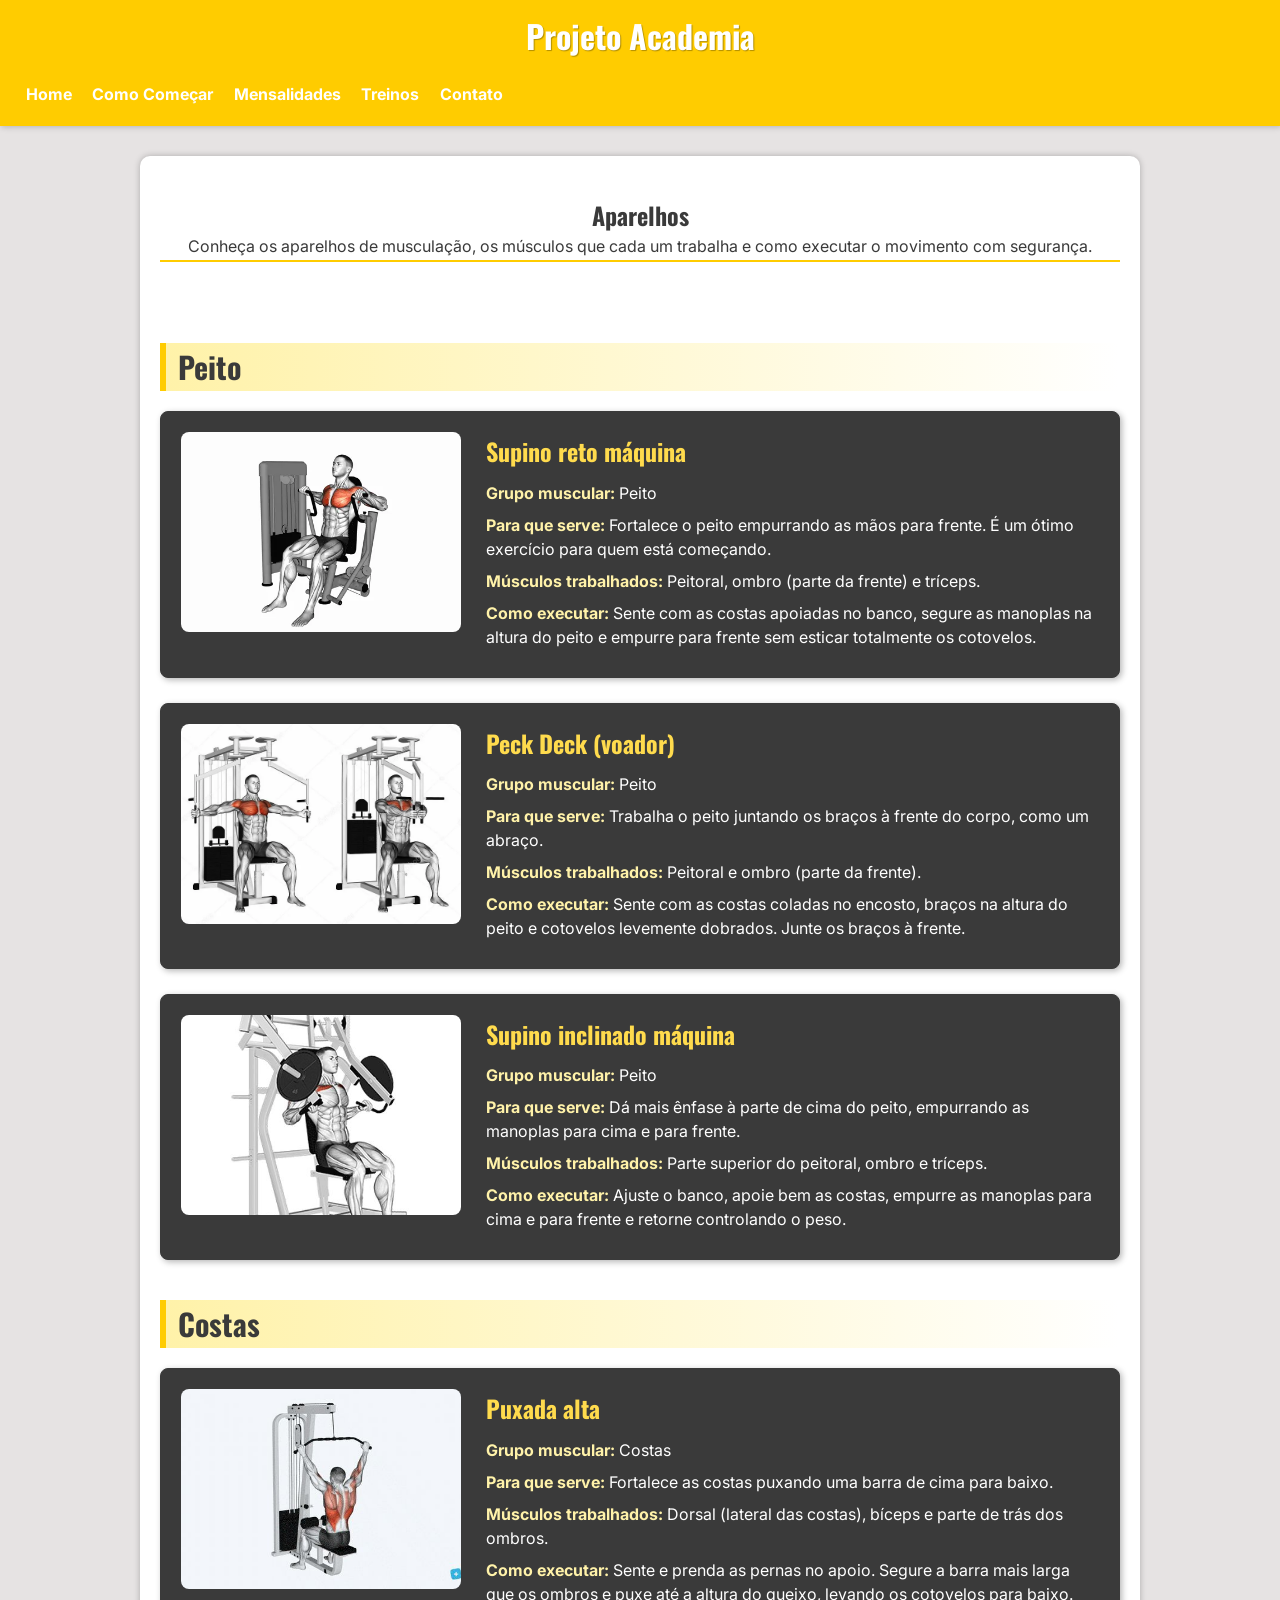
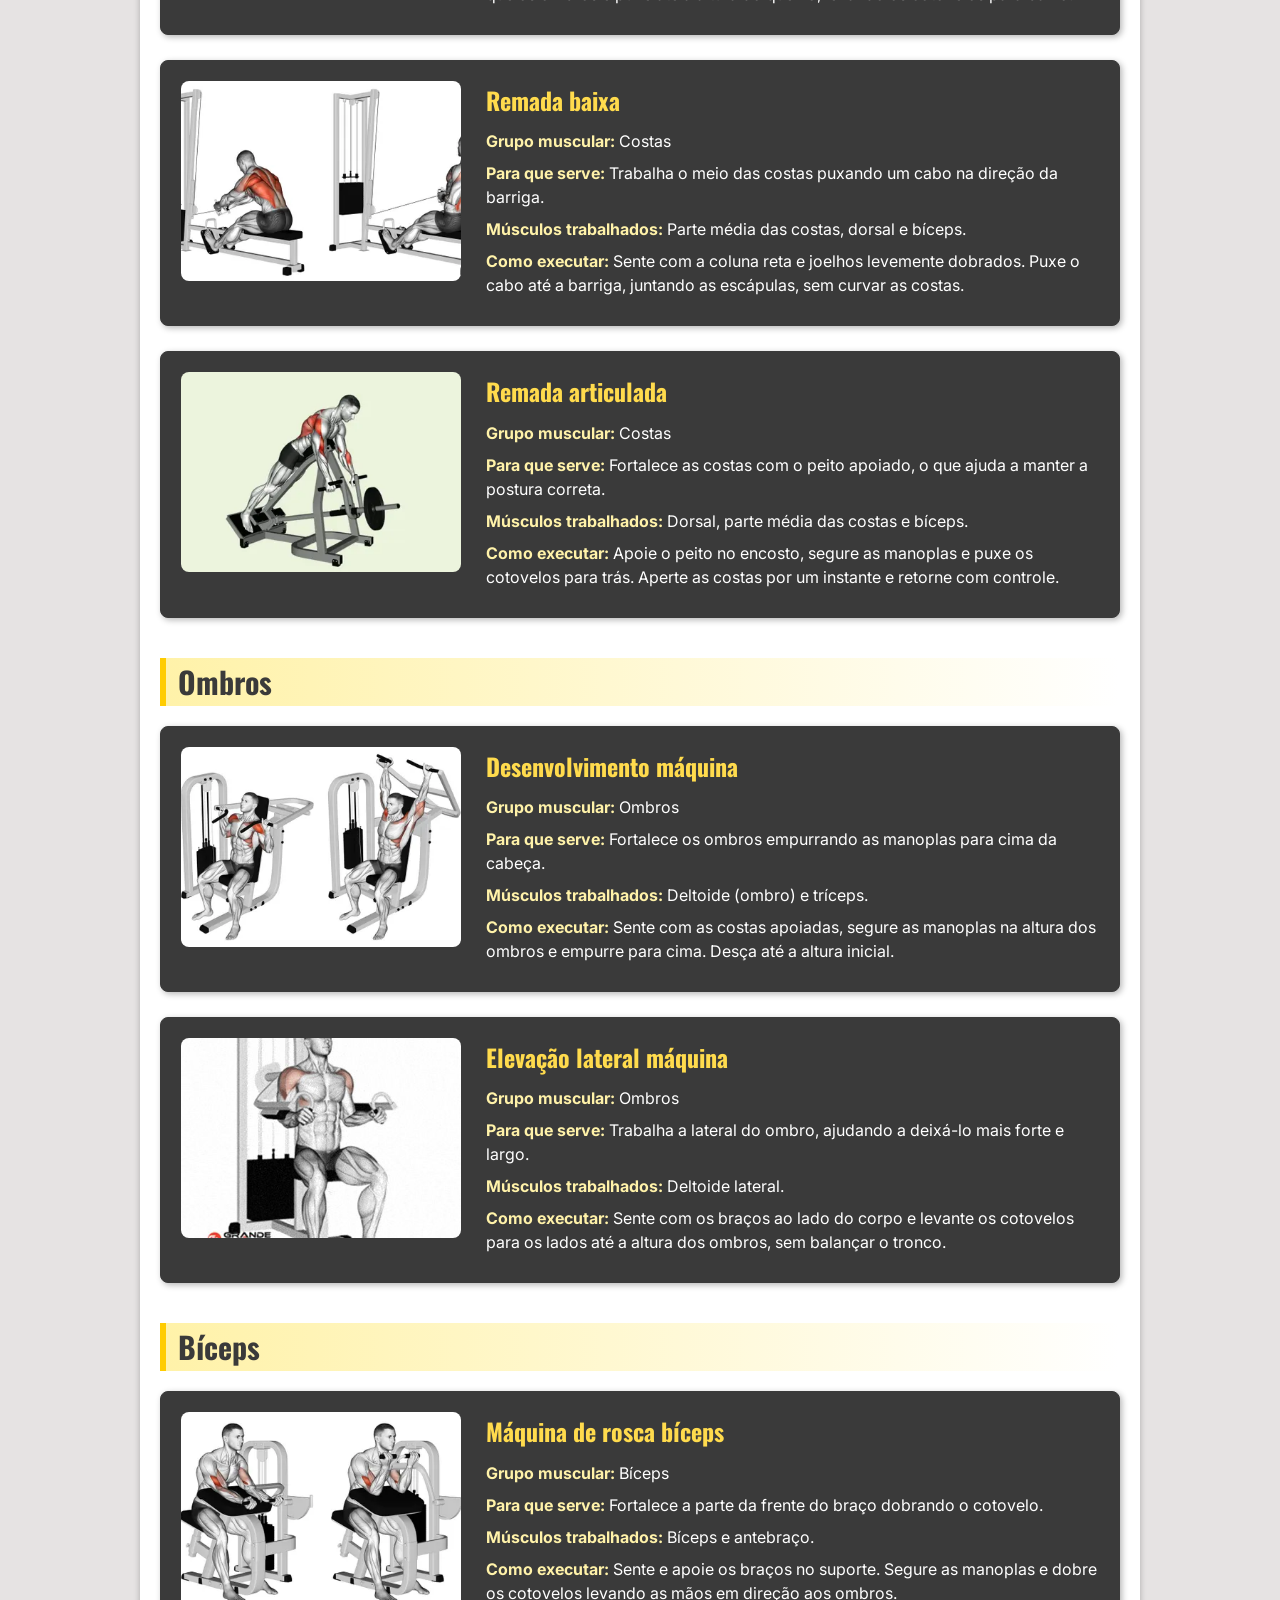
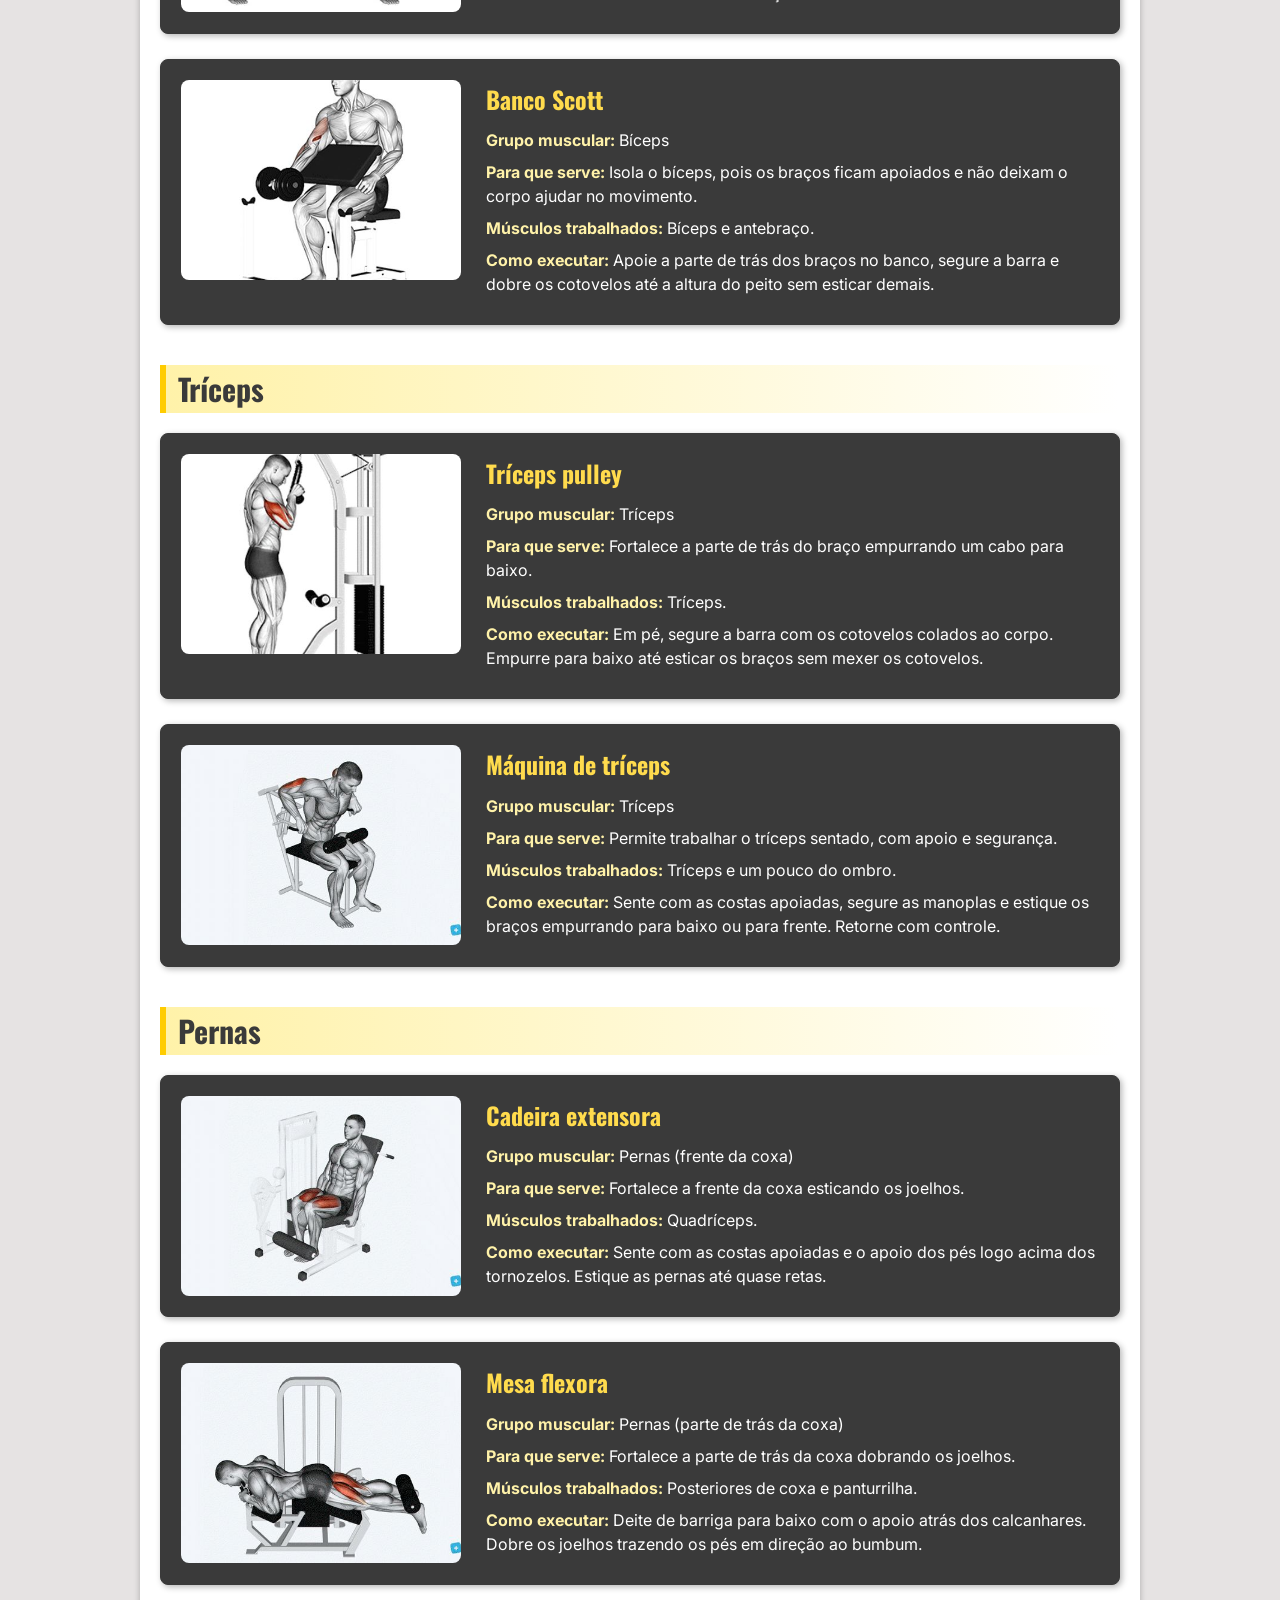
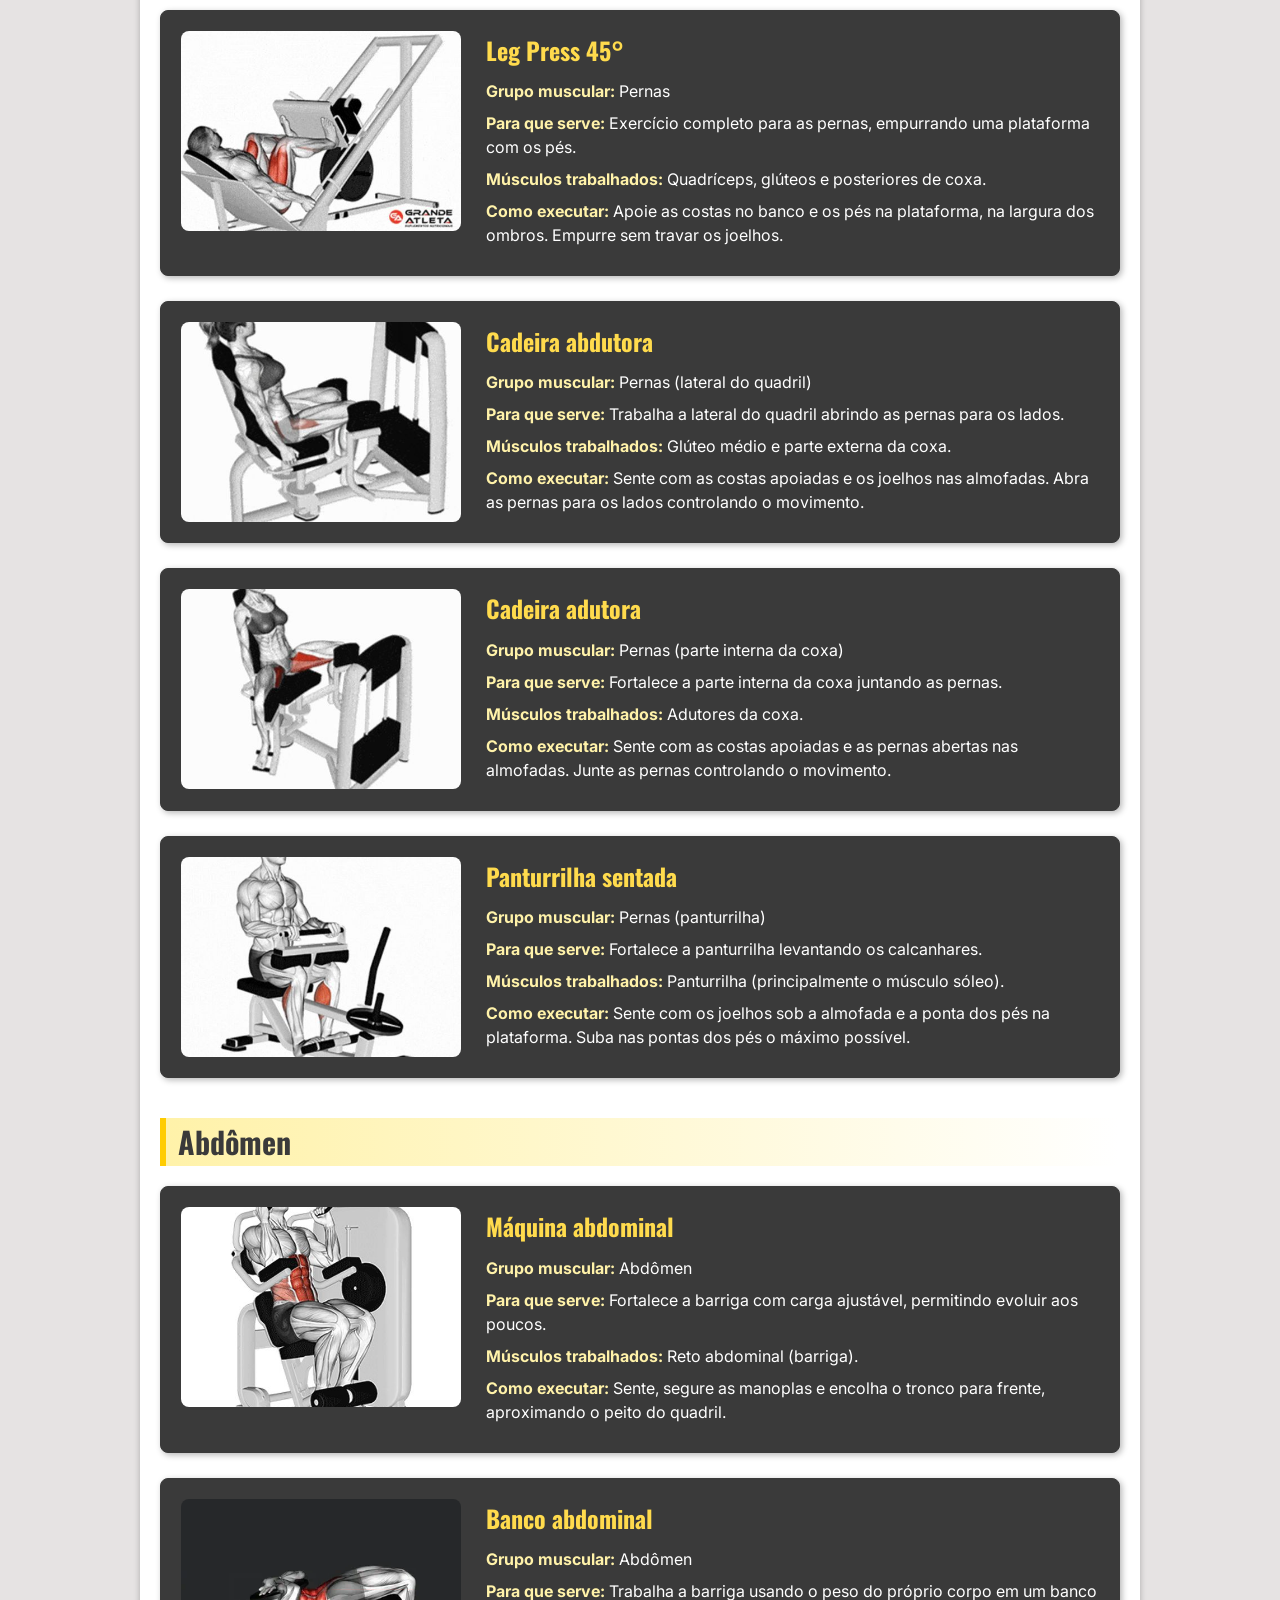
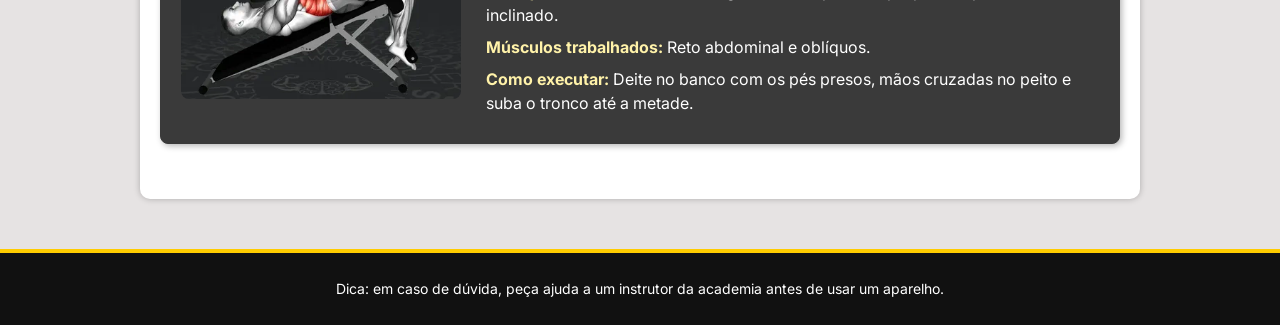
==== commit f2ccc23e: "Update aparelhos.html" ====
--- a/html/aparelhos.html
+++ b/html/aparelhos.html
@@ -19,22 +19,22 @@
         </nav>
     </header>
 
-    <section class="header">
-        <h2>Aparelhos da Academia</h2>
+    <main class="container">
+
+        <section class="header">
+        <h1>Aparelhos</h1>
         <p>Conheça os aparelhos de musculação, os músculos que cada um trabalha e como executar o movimento com segurança.</p>
+        <hr>
+        <nav>
+            <a href="#peito">Peito</a>
+            <a href="#costas">Costas</a>
+            <a href="#ombros">Ombros</a>
+            <a href="#biceps">Bíceps</a>
+            <a href="#triceps">Tríceps</a>
+            <a href="#pernas">Pernas</a>
+            <a href="#abdomen">Abdômen</a>
+        </nav>
     </section>
-
-    <nav>
-        <a href="#peito">Peito</a>
-        <a href="#costas">Costas</a>
-        <a href="#ombros">Ombros</a>
-        <a href="#biceps">Bíceps</a>
-        <a href="#triceps">Tríceps</a>
-        <a href="#pernas">Pernas</a>
-        <a href="#abdomen">Abdômen</a>
-    </nav>
-
-    <main class="container">
 
         <section id="peito">
             <h2>Peito</h2>
--- a/css/aparelhos.css
+++ b/css/aparelhos.css
@@ -1,144 +1,256 @@
-
-* {
-    box-sizing: border-box;
+@charset "UTF-8";
+@import url('https://fonts.googleapis.com/css2?family=Oswald:wght@200..700&display=swap');
+@import url('https://fonts.googleapis.com/css2?family=Inter:ital,opsz,wght@0,14..32,100..900;1,14..32,100..900&display=swap');
+
+/* =========================================
+   VARIÁVEIS GLOBAIS
+   ========================================= */
+:root { 
+    --amarelo_claro: #FFF2A9;
+    --amarelo: #FFDB4D;
+    --amarelo_forte: #FFCC00;
+    --branco: #FFFFFF;
+    
+    --preto: #0A0A0A;
+    --cinza_claro: rgb(230, 227, 227);
+    --cinza: #9c9c9c;
+    --cinza_escurecido: #3a3a3a;
+
+    --fonte_titulos: 'Oswald', sans-serif;
+    --fonte_paragrafos: 'Inter', sans-serif;
+}
+
+/* =========================================
+   RESET E CONFIGURAÇÕES GLOBAIS
+   ========================================= */
+*,
+*::before,
+*::after {
+  margin: 0;
+  padding: 0;
+  box-sizing: border-box;
+}
+
+html{
+    scroll-behavior: smooth;
 }
 
 body {
-    margin: 0;
-    padding: 0;
-    background-color: #f2f2f2;
-    color: #222222;
+    background-color: var(--cinza_claro);
+    color: #e5e5e5;
+    font-size: 16px;
+    line-height: 1.6;
+    font-family: var(--fonte_paragrafos);
+}
+
+h1, h2, h3, h4 {
+    font-family: var(--fonte_titulos);
+}
+
+p, a {
+    font-family: var(--fonte_paragrafos);
+}
+
+/* =========================================
+   CABEÇALHO E NAVEGAÇÃO
+   ========================================= */
+header {
+    padding: 10px;
+    background-color: var(--amarelo_forte);
+    box-shadow: 1px 1px 6px rgba(0, 0, 0, 0.212);
     font-family: Arial, Helvetica, sans-serif;
-    line-height: 1.5;
-}
-
-header {
-    background-color: #111111;
-    color: #ffffff;
-    text-align: center;
-    padding: 40px 20px;
-    border-bottom: 6px solid #ff6a00;
-}
-
-h1 {
+}
+
+header > h1 {
+    text-shadow: 1px 1px 1px rgba(0, 0, 0, 0.301);
+    color: var(--branco);
+    margin-bottom: 1vw;
+    text-align: center;
+}
+
+nav {
+    padding: 8px;
+}
+
+nav > a {
+    text-decoration: none;
+    color: var(--branco);
+    padding: 8px;
+    margin: 0px;
+    font-weight: bold;
+    transition-duration: 200ms;
+}
+
+nav > a:hover {
+    letter-spacing: 0.8px;
+    text-decoration: underline;
+    color: var(--branco);
+    transition-duration: 230ms;
+    text-shadow: 0px 0px 1px var(--branco);
+}
+
+/* Barra de navegação rápida secundária (âncoras) */
+body > nav {
+    display: block;
+    width: fit-content;
+    margin: auto;
+    margin-top: 20px;
+    margin-bottom: 20px;
+    background-color: var(--cinza);
+    border-radius: 30px;
+    box-shadow: 0px 3px 6px rgba(0, 0, 0, 0.15);
+    text-align: center;
+    padding: 10px 20px;
+}
+
+body > nav > a {
+    color: var(--branco);
+    margin: 0 8px;
+    font-size: 0.95rem;
+}
+
+body > nav > a:hover {
+    color: var(--amarelo);
+}
+
+section.header {
+    margin-top: 10px;
+    text-align: center;
+    color: var(--cinza_escurecido);
+}
+
+section.header hr {
+    height: 2px;
+    border: transparent;
+    background-color: var(--amarelo_forte);
+}
+
+section.header p {
+    color: var(--cinza_escurecido);
+}
+
+/* =========================================
+   CONTEÚDO PRINCIPAL (ARTIGOS E APARELHOS)
+   ========================================= */
+main {
+    background-color: var(--branco);
+    width: 90%;
+    max-width: 1000px;
+    margin: 0px auto;
+    margin-top: 30px;
+    margin-bottom: 50px;
+    padding: 30px 20px;
+    border-radius: 10px;
+    box-shadow: 0px 0px 6px rgba(0, 0, 0, 0.250);
+}
+
+main h2 {
+    background-image: linear-gradient(to right, var(--amarelo_claro), transparent);
+    margin: 0 0 20px 0;
+    padding-left: 12px;
+    border-left: 6px solid var(--amarelo_forte);
+    color: var(--cinza_escurecido);
+    font-size: 30px;
+}
+
+section {
+    margin-top: 40px;
+}
+
+/* ---------- Cada exercício (Com Flexbox igual à página de exercícios) ---------- */
+article {
+    display: flex;
+    align-items: flex-start; /* Alinha a imagem e o título pelo topo */
+    gap: 25px;               /* Espaçamento perfeito entre a foto e o bloco de texto */
+    margin-bottom: 25px;
+    padding: 20px;
+    background-color: var(--cinza_escurecido);
+    border: 1px solid #3a3a3a;
+    border-radius: 8px;
+    box-shadow: 2px 2px 6px rgba(0, 0, 0, 0.29);
+}
+
+/* Foto da máquina (Coluna da esquerda) */
+article img {
+    width: 280px;
+    height: 200px;
+    object-fit: cover;
+    border-radius: 8px;
+    flex-shrink: 0;          /* Impede que a imagem encolha ou deforme */
+}
+
+/* Texto (Coluna da direita) */
+article div {
+    flex: 1;                 /* Ocupa todo o espaço restante ao lado da imagem sem invadir */
+}
+
+h3 {
     margin: 0 0 10px 0;
-    font-size: 40px;
-    color: #ff6a00;
-}
-
-header p {
-    margin: 0 auto;
-    width: 70%;
-    font-size: 18px;
-}
-
-nav {
-    background-color: #222222;
-    text-align: center;
-    padding: 10px;
-}
-
-nav a {
-    display: inline-block;
-    margin: 4px;
-    padding: 8px 16px;
-    background-color: #ff6a00;
-    color: #ffffff;
-    text-decoration: none;
-    font-weight: bold;
-    border-radius: 4px;
-}
-
-nav a:hover {
-    background-color: #ffffff;
-    color: #ff6a00;
-}
-
-main {
-    width: 95%;
-    max-width: 1100px;
-    margin: 0 auto;
-}
-
-section {
-    margin: 40px 0;
-    padding: 20px 0;
-    text-align: center; 
-}
-
-h2 {
-    margin: 0 0 25px 0;
-    padding: 12px;
-    background-color: #111111;
-    color: #ffffff;
-    border-left: 10px solid #ff6a00;
-    text-align: left;
-    font-size: 28px;
-}
-
-article {
-    display: inline-block;
-    vertical-align: top;
-    width: 29%;
-    margin: 1.5%;
-    padding: 15px;
-    background-color: #ffffff;
-    border: 2px solid #dddddd;
-    border-top: 5px solid #ff6a00;
-    text-align: left;
-}
-
-article img {
-    width: 100%;
-    height: auto;
-    border: 1px solid #cccccc;
-}
-
-h3 {
-    margin: 12px 0 8px 0;
-    color: #111111;
-    font-size: 20px;
+    color: var(--amarelo);
+    font-size: 24px;
 }
 
 article p {
     margin: 0 0 8px 0;
-    font-size: 15px;
+    color: var(--branco);
+    line-height: 1.5;
 }
 
 strong {
-    color: #d95500;
-}
-
+    color: var(--amarelo_claro);
+}
+
+/* =========================================
+   RODAPÉ
+   ========================================= */
 footer {
+    margin-top: 40px;
+    padding: 25px 20px;
     background-color: #111111;
-    color: #ffffff;
-    text-align: center;
-    padding: 25px 20px;
-    border-top: 6px solid #ff6a00;
+    border-top: 4px solid var(--amarelo_forte);
+    text-align: center;
+    color: var(--branco);
+    font-size: 14px;
 }
 
 footer p {
     margin: 0;
 }
 
-@media (max-width: 900px) {
+footer a {
+    padding-top: 10px;
+    display: inline-block;
+    text-decoration: underline;
+    text-underline-offset: 4px;
+    color: var(--amarelo_claro);
+    transition-duration: 230ms;
+}
+
+footer a:hover {
+    text-decoration: underline;
+    text-underline-offset: 7px;
+    color: var(--amarelo_claro);
+    transition-duration: 230ms;
+}
+
+/* =========================================
+   RESPONSIVIDADE (Celulares e telas pequenas)
+   ========================================= */
+@media (max-width: 700px) {
+    h1 {
+        font-size: 32px;
+    }
+
+    h2 {
+        font-size: 24px;
+    }
+
     article {
-        width: 46%;
-        margin: 2%;
-    }
-}
-
-@media (max-width: 600px) {
-    h1 {
-        font-size: 30px;
-    }
-
-    header p {
+        flex-direction: column; /* No celular, empilha a foto em cima e o texto embaixo */
+    }
+
+    article img {
         width: 100%;
-    }
-
-    article {
-        width: 96%;
-        margin: 2% 2% 20px 2%;
-    }
-}
+        height: 220px;
+    }
+}
